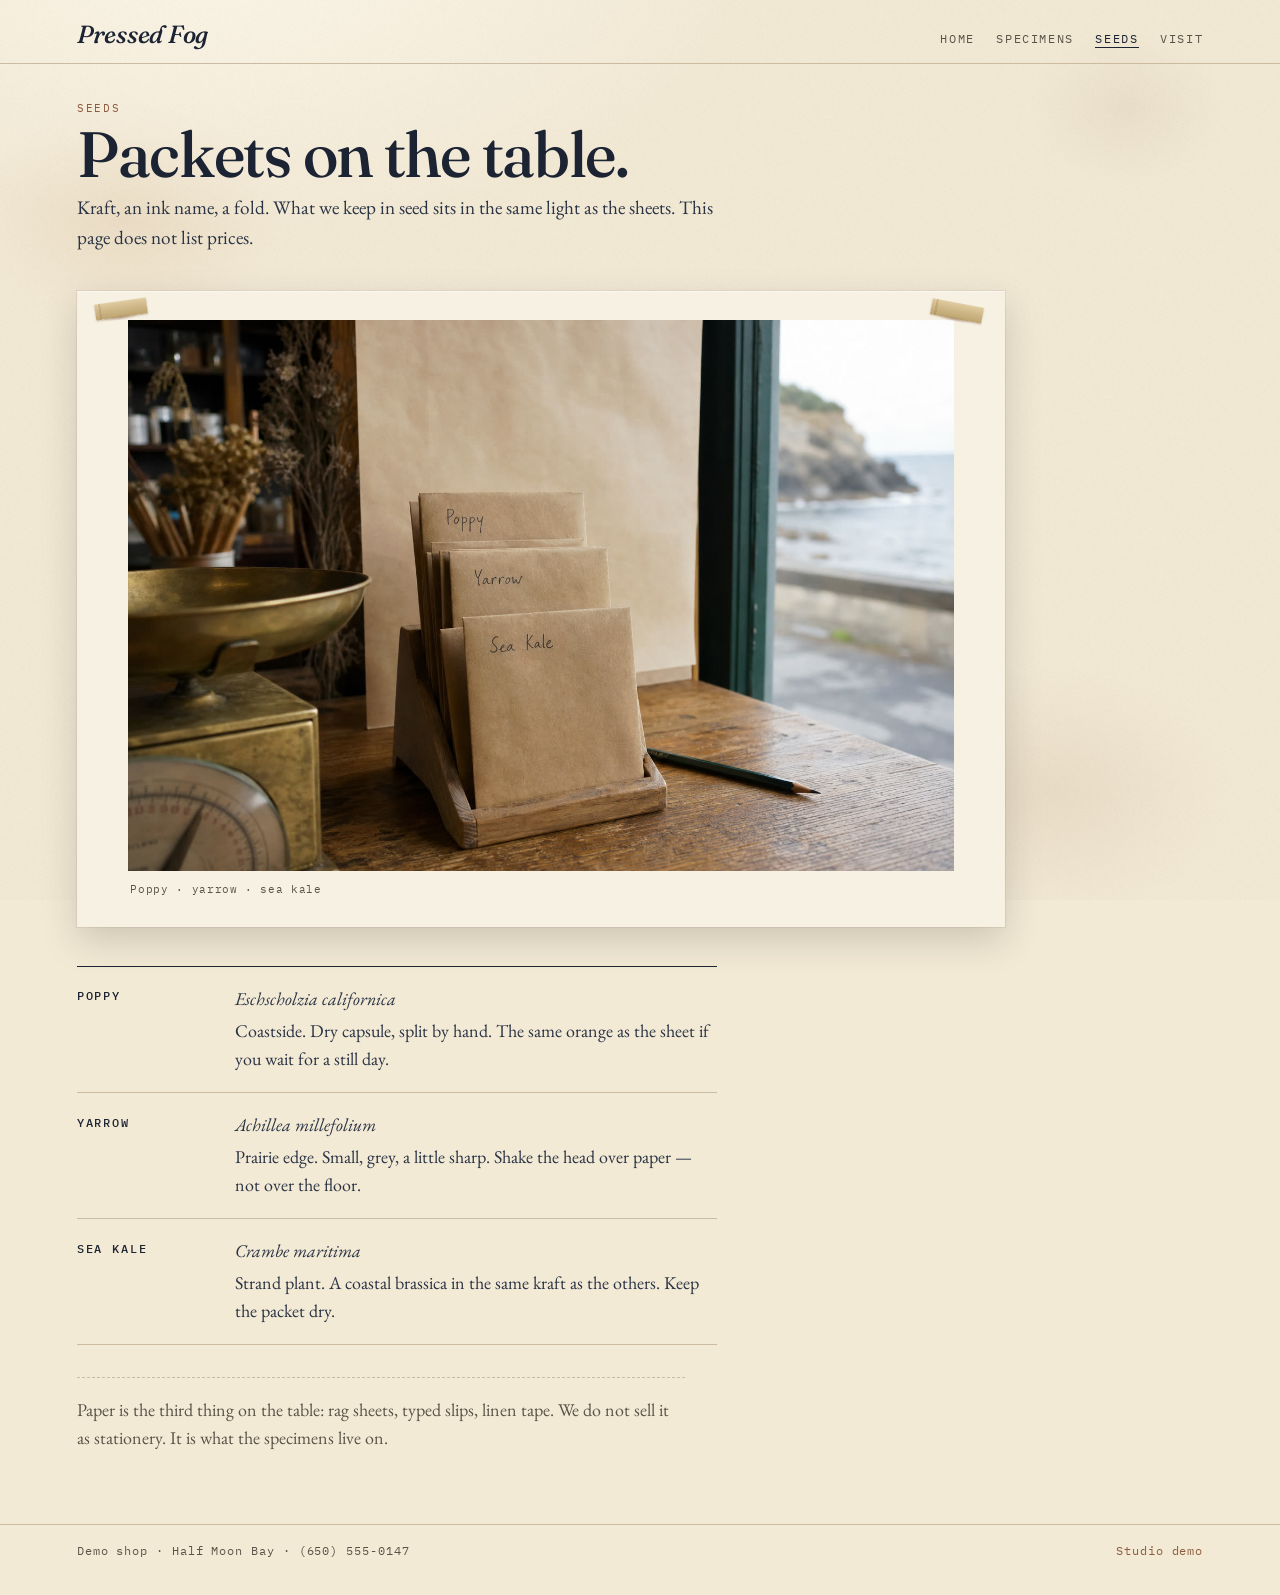
==== seeds.html @ 06f4a259 "Build Pressed Fog house demo: field-note botanicals shop." ====
<!DOCTYPE html>
<html lang="en">
<head>
  <meta charset="utf-8">
  <meta name="viewport" content="width=device-width, initial-scale=1">
  <title>Seeds — Pressed Fog</title>
  <meta name="description" content="Kraft seed packets on the table: poppy, yarrow, sea kale. No prices. Half Moon Bay studio demo.">
  <link rel="canonical" href="https://pressed-fog.netlify.app/seeds.html">
  <meta property="og:title" content="Seeds — Pressed Fog">
  <meta property="og:description" content="Packets in kraft, ink names. Poppy, yarrow, sea kale.">
  <meta property="og:url" content="https://pressed-fog.netlify.app/seeds.html">
  <meta property="og:image" content="https://pressed-fog.netlify.app/images/seed-packets.jpg">
  <meta property="og:type" content="website">
  <meta property="og:locale" content="en_US">
  <meta name="twitter:card" content="summary_large_image">
  <link rel="icon" href="favicon.svg" type="image/svg+xml">
  <meta name="theme-color" content="#f3ead6">
  <link rel="preconnect" href="https://fonts.googleapis.com">
  <link rel="preconnect" href="https://fonts.gstatic.com" crossorigin>
  <link href="https://fonts.googleapis.com/css2?family=EB+Garamond:ital,wght@0,400;0,500;0,600;1,400;1,500&amp;family=Fraunces:ital,opsz,wght@0,9..144,400;0,9..144,500;0,9..144,600;1,9..144,400;1,9..144,500&amp;family=IBM+Plex+Mono:ital,wght@0,400;0,500;1,400&amp;display=swap" rel="stylesheet">
  <link rel="stylesheet" href="styles.css">
</head>
<body>
  <a class="skip" href="#main">Skip to content</a>
  <header class="site-header">
    <a class="brand" href="index.html">Pressed Fog</a>
    <nav class="nav" aria-label="Primary">
      <a href="index.html">Home</a>
      <a href="specimens.html">Specimens</a>
      <a href="seeds.html" aria-current="page">Seeds</a>
      <a href="visit.html">Visit</a>
    </nav>
  </header>

  <main id="main" class="page">
    <p class="page-kicker">Seeds</p>
    <h1>Packets on the table.</h1>
    <p class="intro">Kraft, an ink name, a fold. What we keep in seed sits in the same light as the sheets. This page does not list prices.</p>

    <div class="sheet still" data-press>
      <span class="tape tl" aria-hidden="true"></span>
      <span class="tape tr" aria-hidden="true"></span>
      <figure>
        <img src="images/seed-packets.jpg" width="1536" height="1024" alt="Three kraft seed packets in a wooden rack on the work table, inked Poppy, Yarrow, and Sea Kale, with a brass scale, pencil, and a fogged coast window">
        <figcaption>Poppy · yarrow · sea kale</figcaption>
      </figure>
    </div>

    <div class="ledger">
      <article class="packet">
        <h2>Poppy</h2>
        <div>
          <p class="lat">Eschscholzia californica</p>
          <p>Coastside. Dry capsule, split by hand. The same orange as the sheet if you wait for a still day.</p>
        </div>
      </article>
      <article class="packet">
        <h2>Yarrow</h2>
        <div>
          <p class="lat">Achillea millefolium</p>
          <p>Prairie edge. Small, grey, a little sharp. Shake the head over paper — not over the floor.</p>
        </div>
      </article>
      <article class="packet">
        <h2>Sea kale</h2>
        <div>
          <p class="lat">Crambe maritima</p>
          <p>Strand plant. A coastal brassica in the same kraft as the others. Keep the packet dry.</p>
        </div>
      </article>
    </div>

    <p class="paper-note">Paper is the third thing on the table: rag sheets, typed slips, linen tape. We do not sell it as stationery. It is what the specimens live on.</p>
  </main>

  <footer class="site-footer">
    <p>Demo shop · Half Moon Bay · (650) 555-0147</p>
    <p class="demo">Studio demo</p>
  </footer>
  <script src="site.js"></script>
</body>
</html>
---- styles.css ----
/* Pressed Fog — field-note botanicals. Cream paper, iron-gall, linen tape. */
:root {
  --paper: #f3ead6;
  --paper-2: #e9ddc6;
  --paper-3: #f7f1e4;
  --fox: #c4a074;
  --ink: #1c2433;
  --ink-soft: #2a3344;
  --ink-mute: #5a5348;
  --leaf: #4a5c38;
  --leaf-dry: #6b704c;
  --tape: #d7c49a;
  --tape-edge: #c4ae7e;
  --rust: #8c5a3c;
  --rule: #cbbba0;
  --shadow: rgba(40, 32, 22, 0.18);
  --serif: "Fraunces", "Iowan Old Style", "Palatino Linotype", Palatino, serif;
  --book: "EB Garamond", "Iowan Old Style", Palatino, serif;
  --mono: "IBM Plex Mono", "Courier New", Courier, monospace;
}

*, *::before, *::after { box-sizing: border-box; }
html { scroll-behavior: smooth; }
html.reduced { scroll-behavior: auto; }

html, body {
  margin: 0;
  min-height: 100%;
}

body {
  color: var(--ink);
  font-family: var(--book);
  font-size: 1.125rem;
  line-height: 1.55;
  background-color: var(--paper);
  background-image:
    radial-gradient(ellipse 900px 520px at 18% -8%, rgba(255, 250, 238, 0.85), transparent 58%),
    radial-gradient(ellipse 220px 160px at 10% 24%, rgba(176, 118, 58, 0.11), transparent 72%),
    radial-gradient(ellipse 90px 70px at 28% 62%, rgba(150, 96, 48, 0.08), transparent 70%),
    radial-gradient(ellipse 140px 110px at 88% 12%, rgba(120, 96, 58, 0.08), transparent 70%),
    radial-gradient(ellipse 260px 180px at 82% 88%, rgba(140, 86, 48, 0.09), transparent 72%),
    radial-gradient(ellipse 70px 50px at 54% 36%, rgba(160, 110, 60, 0.06), transparent 70%);
  background-attachment: fixed;
}
body::before {
  content: "";
  position: fixed;
  inset: 0;
  pointer-events: none;
  z-index: 0;
  background: url("images/paper-grain.jpg");
  background-size: 280px 280px;
  opacity: 0.12;
  mix-blend-mode: multiply;
}
body > * { position: relative; z-index: 1; }

img { max-width: 100%; height: auto; display: block; }
a { color: var(--ink); text-underline-offset: 0.22em; }
a:hover { color: var(--leaf); }

.skip {
  position: absolute;
  left: 0.8rem;
  top: -4rem;
  background: var(--paper-3);
  padding: 0.4rem 0.7rem;
  z-index: 20;
  font-family: var(--mono);
  font-size: 0.8rem;
}
.skip:focus { top: 0.6rem; }

/* Header: a typed contents line, not a bar */
.site-header {
  display: flex;
  align-items: baseline;
  justify-content: space-between;
  gap: 1.25rem;
  padding: 1.35rem 6vw 1rem;
  border-bottom: 1px solid var(--rule);
  max-width: 92rem;
  margin: 0 auto;
}
.brand {
  font-family: var(--serif);
  font-weight: 500;
  font-style: italic;
  font-size: 1.55rem;
  letter-spacing: -0.01em;
  text-decoration: none;
  color: var(--ink);
  line-height: 1;
}
.brand:hover { color: var(--ink); }
.nav {
  display: flex;
  flex-wrap: wrap;
  gap: 0.35rem 1.35rem;
  font-family: var(--mono);
  font-size: 0.72rem;
  letter-spacing: 0.14em;
  text-transform: uppercase;
}
.nav a { text-decoration: none; color: var(--ink-mute); }
.nav a:hover { color: var(--ink); }
.nav a[aria-current="page"] {
  color: var(--ink);
  box-shadow: 0 1px 0 var(--ink);
}

/* Desk / pages */
.desk, .page {
  max-width: 92rem;
  margin: 0 auto;
  padding: 2.2rem 6vw 4.5rem;
}

.counter {
  display: grid;
  grid-template-columns: minmax(0, 1.35fr) minmax(16rem, 0.85fr);
  gap: 2.4rem 2.8rem;
  align-items: start;
}

/* The paper object */
.sheet {
  position: relative;
  background: var(--paper-3);
  padding: 0.7rem;
  box-shadow:
    0 1px 0 rgba(255,255,255,0.45) inset,
    0 0 0 1px rgba(80, 60, 40, 0.08),
    0 22px 48px var(--shadow);
}
.sheet img { width: 100%; }
.sheet figcaption,
.caption {
  font-family: var(--mono);
  font-size: 0.68rem;
  letter-spacing: 0.06em;
  color: var(--ink-mute);
  margin: 0.65rem 0.15rem 0.15rem;
}

/* Press: a sheet that settles onto the table */
.sheet[data-press] {
  transform: perspective(1100px) rotateX(7deg) translateY(-10px);
  box-shadow:
    0 1px 0 rgba(255,255,255,0.35) inset,
    0 0 0 1px rgba(80, 60, 40, 0.08),
    0 40px 70px rgba(40, 32, 22, 0.28);
}
.sheet[data-press].pressed,
html.reduced .sheet[data-press] {
  transform: none;
  box-shadow:
    0 1px 0 rgba(255,255,255,0.45) inset,
    0 0 0 1px rgba(80, 60, 40, 0.08),
    0 14px 34px var(--shadow);
  transition: transform 1.55s cubic-bezier(0.16, 0.74, 0.22, 1), box-shadow 1.55s cubic-bezier(0.16, 0.74, 0.22, 1);
}

/* Linen tape */
.tape {
  position: absolute;
  z-index: 2;
  width: 52px;
  height: 16px;
  background:
    linear-gradient(90deg, transparent 0 4px, rgba(140, 90, 60, 0.18) 4px 6px, transparent 6px),
    linear-gradient(180deg, #e8d9b4 0%, var(--tape) 42%, var(--tape-edge) 100%);
  box-shadow: 0 1px 2px rgba(80, 50, 20, 0.25);
  mix-blend-mode: multiply;
  pointer-events: none;
}
.tape.tl { top: 10px; left: 18px; transform: rotate(-8deg); }
.tape.tr { top: 12px; right: 22px; transform: rotate(11deg); }
.tape.bl { bottom: 38px; left: 16px; transform: rotate(6deg); }
.tape.br { bottom: 36px; right: 28px; transform: rotate(-7deg); }
.tape.mid { top: 46%; left: -8px; width: 28px; transform: rotate(-4deg); }
.tape::after {
  content: "";
  position: absolute;
  inset: auto 18% -3px 12%;
  height: 5px;
  background: radial-gradient(ellipse, rgba(140, 90, 60, 0.35), transparent 70%);
}

/* Field-note card on the table */
.note-card {
  position: relative;
  background: var(--paper-3);
  padding: 1.6rem 1.5rem 1.7rem;
  box-shadow:
    0 0 0 1px rgba(80, 60, 40, 0.09),
    0 12px 28px rgba(40, 32, 22, 0.1);
  align-self: stretch;
}
.note-card .tape.tl { top: -6px; left: 22px; }
.note-card .tape.tr { top: -5px; right: 28px; }

.kicker {
  font-family: var(--mono);
  font-size: 0.68rem;
  letter-spacing: 0.16em;
  text-transform: uppercase;
  color: var(--rust);
  margin: 0 0 0.7rem;
}
h1 {
  font-family: var(--serif);
  font-weight: 500;
  font-size: clamp(2.4rem, 5vw, 4.1rem);
  line-height: 0.95;
  letter-spacing: -0.02em;
  margin: 0 0 0.8rem;
  font-optical-sizing: auto;
}
.lede {
  font-size: 1.22rem;
  max-width: 28ch;
  margin: 0 0 1.1rem;
  color: var(--ink-soft);
}
.quiet {
  color: var(--ink-mute);
  font-size: 1.05rem;
  max-width: 38ch;
  margin: 0 0 1.2rem;
}

.typed {
  font-family: var(--mono);
  font-size: 0.78rem;
  letter-spacing: 0.04em;
  min-height: 1.4em;
  color: var(--ink);
  border-left: 2px solid var(--ink);
  padding-left: 0.7rem;
  margin: 0 0 1.4rem;
}
.typed .caret {
  display: inline-block;
  width: 0.55ch;
  height: 1em;
  background: var(--ink);
  margin-left: 1px;
  vertical-align: -0.1em;
  animation: blink 1.05s steps(1) infinite;
}
html.reduced .typed .caret { display: none; }
@keyframes blink { 50% { opacity: 0; } }

.cta-row {
  display: flex;
  flex-wrap: wrap;
  gap: 0.85rem 1rem;
  margin-top: 0.4rem;
}
.label-cta {
  position: relative;
  display: inline-block;
  font-family: var(--mono);
  font-size: 0.72rem;
  letter-spacing: 0.12em;
  text-transform: uppercase;
  text-decoration: none;
  color: var(--ink);
  background: #efe4cc;
  padding: 0.72rem 0.95rem 0.62rem;
  box-shadow: 0 0 0 1px rgba(80, 60, 40, 0.14);
}
.label-cta::before {
  content: "";
  position: absolute;
  top: -5px;
  left: 18%;
  width: 36px;
  height: 10px;
  background: linear-gradient(180deg, #e8d9b4, var(--tape-edge));
  mix-blend-mode: multiply;
  transform: rotate(-4deg);
}
.label-cta:hover { background: #f4ead8; color: var(--leaf); }

/* Slow ink leaf */
.ink-wrap {
  width: min(100%, 9.5rem);
  margin: 0.4rem 0 1.3rem;
}
.ink-leaf {
  width: 100%;
  height: auto;
  overflow: visible;
}
.ink-leaf .draw {
  fill: none;
  stroke: var(--ink);
  stroke-width: 1.15;
  stroke-linecap: round;
  stroke-linejoin: round;
  stroke-dasharray: 1;
  stroke-dashoffset: 1;
  animation: ink 2.8s 0.45s cubic-bezier(0.4, 0, 0.2, 1) forwards;
}
html.reduced .ink-leaf .draw {
  animation: none;
  stroke-dashoffset: 0;
}
@keyframes ink { to { stroke-dashoffset: 0; } }

/* Interior pages */
.page-kicker {
  font-family: var(--mono);
  font-size: 0.68rem;
  letter-spacing: 0.16em;
  text-transform: uppercase;
  color: var(--rust);
  margin: 0 0 0.45rem;
}
.page h1 { margin-bottom: 0.55rem; }
.intro {
  max-width: 42rem;
  font-size: 1.2rem;
  color: var(--ink-soft);
  margin: 0 0 2.4rem;
}

/* Specimens: folio of full sheets, not a mosaic */
.folio {
  display: grid;
  grid-template-columns: minmax(0, 1.4fr) minmax(15rem, 0.78fr);
  gap: 1.6rem 2.2rem;
  align-items: start;
  margin: 0 0 4.2rem;
  padding-bottom: 4.2rem;
  border-bottom: 1px dashed var(--rule);
}
.folio:last-of-type { border-bottom: 0; margin-bottom: 0; padding-bottom: 0; }
.folio .sheet { margin: 0; }

.botany {
  position: relative;
  background: #f6eedc;
  padding: 1.45rem 1.35rem 1.5rem;
  box-shadow:
    0 0 0 1px rgba(80, 60, 40, 0.1),
    0 10px 26px rgba(40, 32, 22, 0.08);
}
.botany .tape.tl { top: -7px; left: 16px; width: 44px; }
.sheet-no {
  font-family: var(--mono);
  font-size: 0.68rem;
  letter-spacing: 0.16em;
  text-transform: uppercase;
  color: var(--rust);
  margin: 0 0 0.85rem;
}
.botany h2 {
  font-family: var(--serif);
  font-weight: 500;
  font-style: italic;
  font-size: clamp(1.55rem, 2.6vw, 2.15rem);
  line-height: 1.15;
  margin: 0 0 0.2rem;
}
.common {
  font-family: var(--mono);
  font-size: 0.78rem;
  letter-spacing: 0.08em;
  text-transform: uppercase;
  color: var(--ink-mute);
  margin: 0 0 1rem;
}
.botany dl {
  margin: 0;
  display: grid;
  grid-template-columns: 5.6rem 1fr;
  row-gap: 0.7rem;
  column-gap: 0.7rem;
  border-top: 1px solid var(--rule);
  padding-top: 0.95rem;
}
.botany dt {
  font-family: var(--mono);
  font-size: 0.62rem;
  letter-spacing: 0.14em;
  text-transform: uppercase;
  color: var(--rust);
  padding-top: 0.22rem;
}
.botany dd {
  margin: 0;
  font-size: 1.05rem;
}

/* Seeds ledger, not a service grid */
.still {
  max-width: 58rem;
  margin: 0 0 2.4rem;
}
.ledger {
  max-width: 40rem;
  border-top: 1px solid var(--ink);
}
.packet {
  display: grid;
  grid-template-columns: 8.5rem 1fr;
  gap: 0.4rem 1.4rem;
  padding: 1.15rem 0 1.2rem;
  border-bottom: 1px solid var(--rule);
}
.packet h2 {
  font-family: var(--mono);
  font-size: 0.72rem;
  letter-spacing: 0.16em;
  text-transform: uppercase;
  font-weight: 500;
  margin: 0.15rem 0 0;
}
.packet .lat { font-style: italic; margin: 0 0 0.25rem; }
.packet p { margin: 0; color: var(--ink-soft); }
.paper-note {
  max-width: 38rem;
  margin: 2rem 0 0;
  padding: 1.1rem 0 0;
  border-top: 1px dashed var(--rule);
  color: var(--ink-mute);
}

/* Visit: a letter on the table */
.letter {
  display: grid;
  grid-template-columns: minmax(0, 1.1fr) minmax(16rem, 0.8fr);
  gap: 2.4rem;
  align-items: start;
}
.letter-body { max-width: 38rem; }
.letter-body p { max-width: 46ch; }
.address {
  font-family: var(--mono);
  font-size: 0.9rem;
  line-height: 1.7;
  letter-spacing: 0.02em;
  margin: 1.4rem 0;
}
.address a { color: var(--ink); }
.phone {
  font-family: var(--serif);
  font-size: 1.55rem;
  font-style: italic;
  text-decoration: none;
}

.field-form {
  background: var(--paper-3);
  padding: 1.4rem 1.3rem 1.5rem;
  box-shadow: 0 0 0 1px rgba(80, 60, 40, 0.1), 0 10px 24px rgba(40,32,22,0.08);
  position: relative;
}
.field-form h2 {
  font-family: var(--mono);
  font-size: 0.72rem;
  letter-spacing: 0.14em;
  text-transform: uppercase;
  font-weight: 500;
  margin: 0 0 1rem;
}
.field-form label {
  display: block;
  font-family: var(--mono);
  font-size: 0.68rem;
  letter-spacing: 0.12em;
  text-transform: uppercase;
  color: var(--ink-mute);
  margin: 0.7rem 0 0.25rem;
}
.field-form input,
.field-form textarea {
  width: 100%;
  font-family: var(--book);
  font-size: 1.05rem;
  color: var(--ink);
  background: transparent;
  border: 0;
  border-bottom: 1px solid var(--rule);
  padding: 0.35rem 0 0.4rem;
  border-radius: 0;
}
.field-form input:focus,
.field-form textarea:focus {
  outline: none;
  border-bottom-color: var(--ink);
}
.field-form textarea { min-height: 6.5rem; resize: vertical; }
.btn {
  font-family: var(--mono);
  font-size: 0.72rem;
  letter-spacing: 0.12em;
  text-transform: uppercase;
  background: var(--ink);
  color: var(--paper);
  border: 0;
  padding: 0.7rem 1rem;
  margin-top: 1.1rem;
  cursor: pointer;
}
.btn:hover { background: var(--leaf); }
.form-note {
  font-family: var(--mono);
  font-size: 0.78rem;
  min-height: 1.2em;
  margin: 0.7rem 0 0;
  color: var(--rust);
}

.site-footer {
  max-width: 92rem;
  margin: 0 auto;
  padding: 1.1rem 6vw 2.2rem;
  border-top: 1px solid var(--rule);
  font-family: var(--mono);
  font-size: 0.72rem;
  letter-spacing: 0.08em;
  color: var(--ink-mute);
  display: flex;
  flex-wrap: wrap;
  justify-content: space-between;
  gap: 0.4rem 1.5rem;
}
.site-footer p { margin: 0; }
.site-footer .demo { color: var(--rust); }

@media (max-width: 860px) {
  .counter, .folio, .letter { grid-template-columns: 1fr; }
  .packet { grid-template-columns: 1fr; }
  .site-header { flex-direction: column; gap: 0.7rem; padding-bottom: 1.1rem; }
  h1 { font-size: clamp(2.1rem, 9vw, 3.2rem); }
  .botany dl { grid-template-columns: 4.8rem 1fr; }
}

@media (prefers-reduced-motion: reduce) {
  .ink-leaf .draw { animation: none; stroke-dashoffset: 0; }
  .typed .caret { display: none; }
  .sheet[data-press] {
    transform: none;
    box-shadow:
      0 1px 0 rgba(255,255,255,0.45) inset,
      0 0 0 1px rgba(80, 60, 40, 0.08),
      0 14px 34px var(--shadow);
  }
}
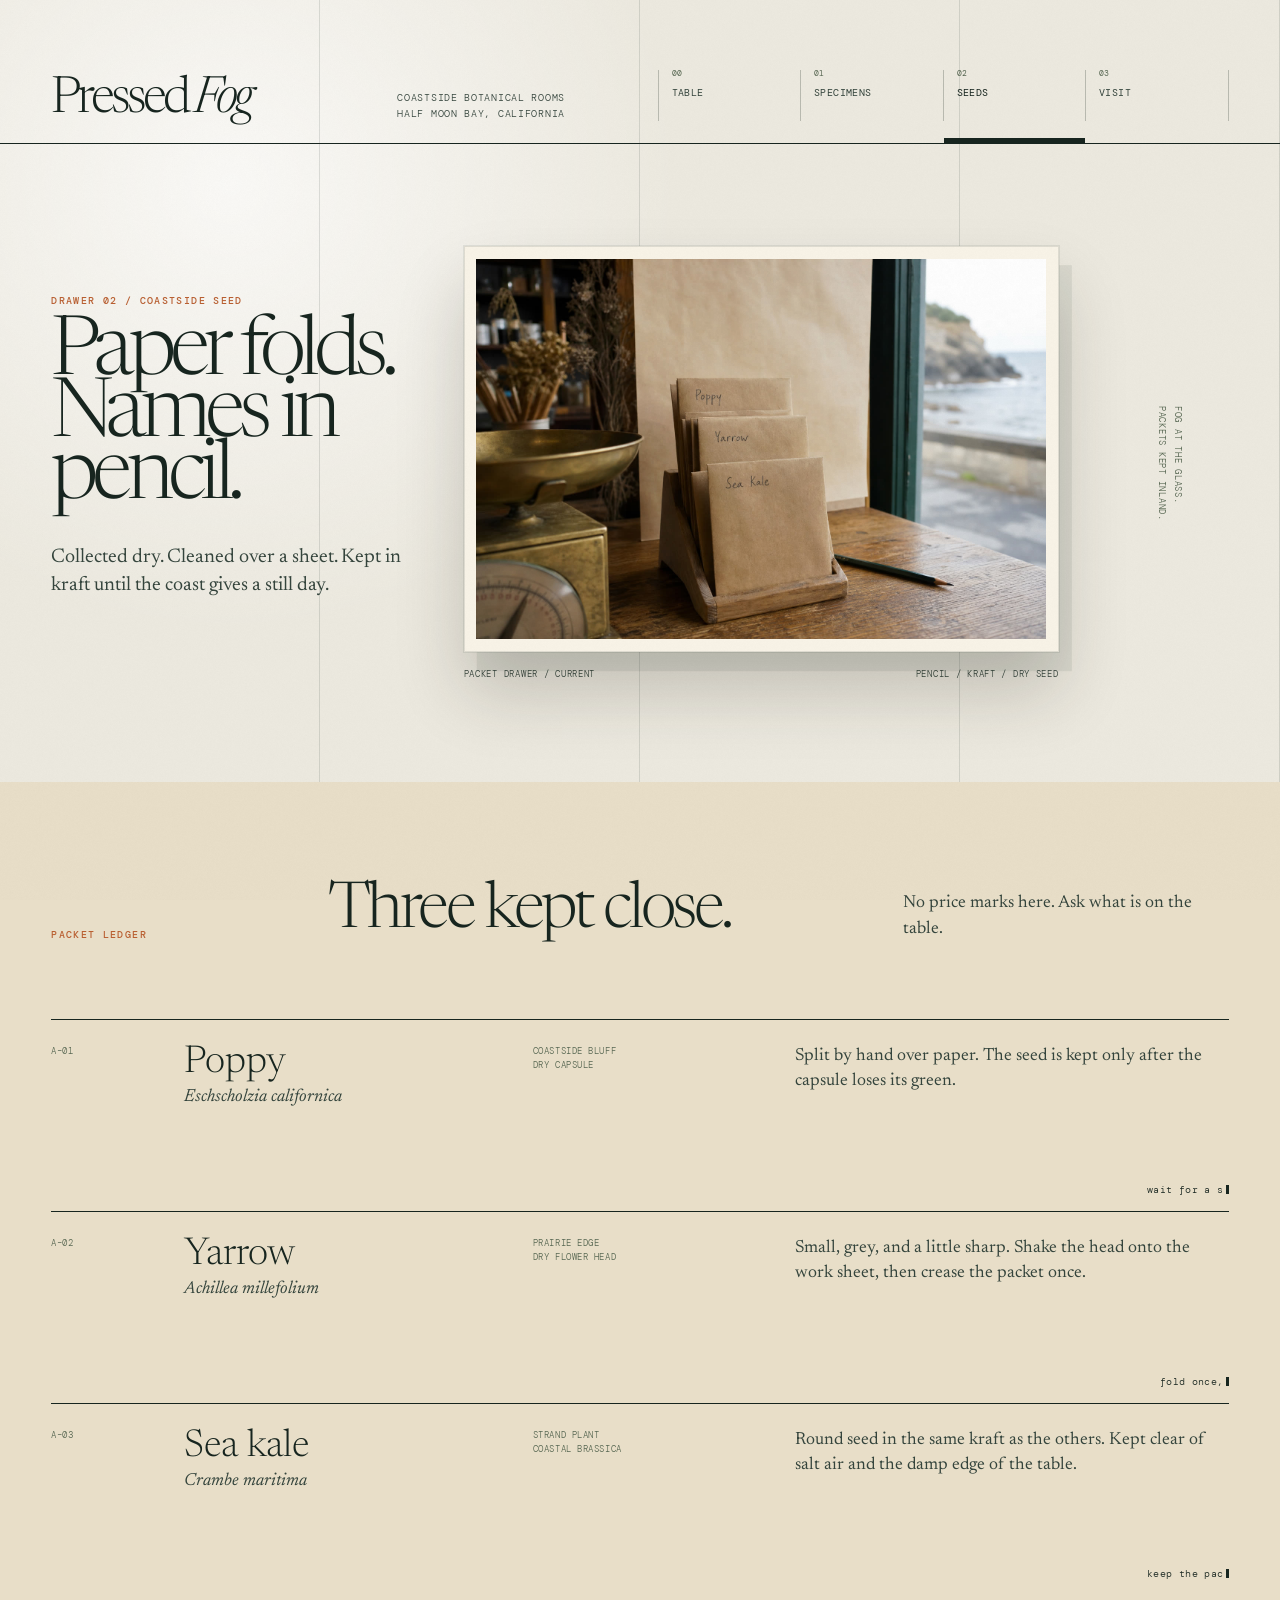
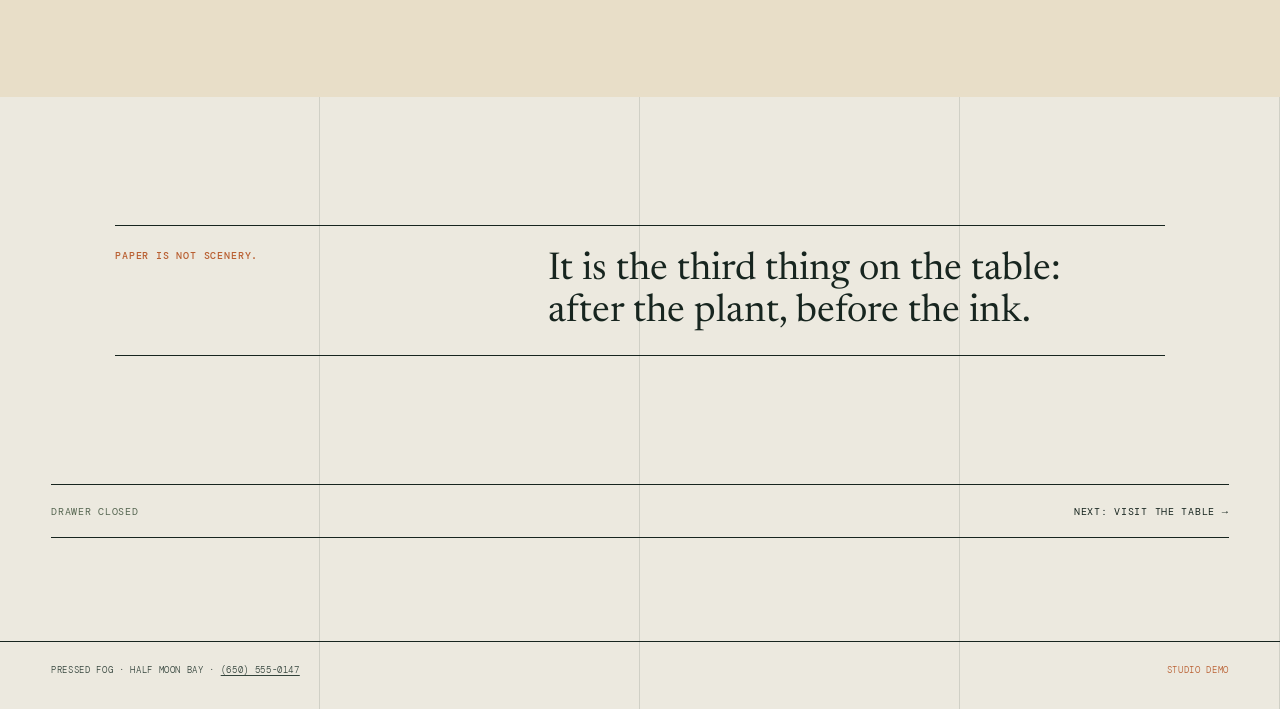
==== commit 3b07f3ce: "Rebuild Pressed Fog as a coastside field cabinet Co-authored-by: Ashley  <ashleymarit@users.noreply." ====
--- a/seeds.html
+++ b/seeds.html
@@ -1,81 +1,120 @@
-<!DOCTYPE html>
+<!doctype html>
 <html lang="en">
 <head>
   <meta charset="utf-8">
   <meta name="viewport" content="width=device-width, initial-scale=1">
-  <title>Seeds — Pressed Fog</title>
-  <meta name="description" content="Kraft seed packets on the table: poppy, yarrow, sea kale. No prices. Half Moon Bay studio demo.">
-  <link rel="canonical" href="https://pressed-fog.netlify.app/seeds.html">
-  <meta property="og:title" content="Seeds — Pressed Fog">
-  <meta property="og:description" content="Packets in kraft, ink names. Poppy, yarrow, sea kale.">
-  <meta property="og:url" content="https://pressed-fog.netlify.app/seeds.html">
-  <meta property="og:image" content="https://pressed-fog.netlify.app/images/seed-packets.jpg">
+  <title>Seed drawer — Pressed Fog</title>
+  <meta name="description" content="A coastside seed drawer: California poppy, yarrow, and sea kale folded into hand-labeled kraft packets.">
+  <link rel="canonical" href="https://pressed.sidequestoperations.com/seeds.html">
+  <meta property="og:title" content="Seed drawer — Pressed Fog">
+  <meta property="og:description" content="Poppy, yarrow, and sea kale. Three names in pencil, folded into kraft.">
+  <meta property="og:url" content="https://pressed.sidequestoperations.com/seeds.html">
+  <meta property="og:image" content="https://pressed.sidequestoperations.com/images/seed-packets.jpg">
   <meta property="og:type" content="website">
   <meta property="og:locale" content="en_US">
   <meta name="twitter:card" content="summary_large_image">
   <link rel="icon" href="favicon.svg" type="image/svg+xml">
-  <meta name="theme-color" content="#f3ead6">
+  <meta name="theme-color" content="#ece9df">
   <link rel="preconnect" href="https://fonts.googleapis.com">
   <link rel="preconnect" href="https://fonts.gstatic.com" crossorigin>
-  <link href="https://fonts.googleapis.com/css2?family=EB+Garamond:ital,wght@0,400;0,500;0,600;1,400;1,500&amp;family=Fraunces:ital,opsz,wght@0,9..144,400;0,9..144,500;0,9..144,600;1,9..144,400;1,9..144,500&amp;family=IBM+Plex+Mono:ital,wght@0,400;0,500;1,400&amp;display=swap" rel="stylesheet">
+  <link href="https://fonts.googleapis.com/css2?family=DM+Mono:ital,wght@0,300;0,400;0,500;1,300&amp;family=Newsreader:ital,opsz,wght@0,6..72,300;0,6..72,400;0,6..72,500;1,6..72,300;1,6..72,400&amp;display=swap" rel="stylesheet">
   <link rel="stylesheet" href="styles.css">
 </head>
-<body>
-  <a class="skip" href="#main">Skip to content</a>
+<body class="seeds">
+  <a class="skip-link" href="#main">Skip to the seed drawer</a>
   <header class="site-header">
-    <a class="brand" href="index.html">Pressed Fog</a>
-    <nav class="nav" aria-label="Primary">
-      <a href="index.html">Home</a>
-      <a href="specimens.html">Specimens</a>
-      <a href="seeds.html" aria-current="page">Seeds</a>
-      <a href="visit.html">Visit</a>
+    <a class="wordmark" href="index.html" aria-label="Pressed Fog, home">
+      <span>Pressed</span><span>Fog</span>
+    </a>
+    <p class="header-note">Coastside botanical rooms<br>Half Moon Bay, California</p>
+    <nav class="site-nav" aria-label="Primary navigation">
+      <a href="index.html"><span>00</span>Table</a>
+      <a href="specimens.html"><span>01</span>Specimens</a>
+      <a href="seeds.html" aria-current="page"><span>02</span>Seeds</a>
+      <a href="visit.html"><span>03</span>Visit</a>
     </nav>
   </header>
 
-  <main id="main" class="page">
-    <p class="page-kicker">Seeds</p>
-    <h1>Packets on the table.</h1>
-    <p class="intro">Kraft, an ink name, a fold. What we keep in seed sits in the same light as the sheets. This page does not list prices.</p>
+  <main id="main">
+    <section class="seed-hero">
+      <header class="seed-title" data-reveal>
+        <p class="eyebrow">Drawer 02 / coastside seed</p>
+        <h1>Paper folds.<br>Names in pencil.</h1>
+        <p>Collected dry. Cleaned over a sheet. Kept in kraft until the coast gives a still day.</p>
+      </header>
+      <figure class="seed-photo press-object" data-press>
+        <div class="photo-mat">
+          <img src="images/seed-packets.jpg" width="1024" height="683" alt="Three brown seed packets labeled Poppy, Yarrow, and Sea Kale in a wooden rack beside a brass scale and a coast-facing window">
+        </div>
+        <figcaption><span>Packet drawer / current</span><span>Pencil / kraft / dry seed</span></figcaption>
+      </figure>
+      <p class="seed-side-note" data-reveal>Fog at the glass.<br>Packets kept inland.</p>
+    </section>
 
-    <div class="sheet still" data-press>
-      <span class="tape tl" aria-hidden="true"></span>
-      <span class="tape tr" aria-hidden="true"></span>
-      <figure>
-        <img src="images/seed-packets.jpg" width="1536" height="1024" alt="Three kraft seed packets in a wooden rack on the work table, inked Poppy, Yarrow, and Sea Kale, with a brass scale, pencil, and a fogged coast window">
-        <figcaption>Poppy · yarrow · sea kale</figcaption>
-      </figure>
-    </div>
+    <section class="packet-ledger" aria-labelledby="packet-title">
+      <header class="ledger-heading" data-reveal>
+        <p class="eyebrow">Packet ledger</p>
+        <h2 id="packet-title">Three kept close.</h2>
+        <p>No price marks here. Ask what is on the table.</p>
+      </header>
 
-    <div class="ledger">
-      <article class="packet">
-        <h2>Poppy</h2>
-        <div>
-          <p class="lat">Eschscholzia californica</p>
-          <p>Coastside. Dry capsule, split by hand. The same orange as the sheet if you wait for a still day.</p>
+      <div class="packet-row" data-reveal>
+        <p class="packet-number">A–01</p>
+        <div class="packet-name">
+          <h3>Poppy</h3>
+          <i>Eschscholzia californica</i>
         </div>
-      </article>
-      <article class="packet">
-        <h2>Yarrow</h2>
-        <div>
-          <p class="lat">Achillea millefolium</p>
-          <p>Prairie edge. Small, grey, a little sharp. Shake the head over paper — not over the floor.</p>
+        <p class="packet-origin">Coastside bluff<br>Dry capsule</p>
+        <p class="packet-copy">Split by hand over paper. The seed is kept only after the capsule loses its green.</p>
+        <p class="packet-type">
+          <span class="sr-only">Wait for a still day.</span>
+          <span aria-hidden="true" data-type="wait for a still day"></span>
+        </p>
+      </div>
+
+      <div class="packet-row" data-reveal>
+        <p class="packet-number">A–02</p>
+        <div class="packet-name">
+          <h3>Yarrow</h3>
+          <i>Achillea millefolium</i>
         </div>
-      </article>
-      <article class="packet">
-        <h2>Sea kale</h2>
-        <div>
-          <p class="lat">Crambe maritima</p>
-          <p>Strand plant. A coastal brassica in the same kraft as the others. Keep the packet dry.</p>
+        <p class="packet-origin">Prairie edge<br>Dry flower head</p>
+        <p class="packet-copy">Small, grey, and a little sharp. Shake the head onto the work sheet, then crease the packet once.</p>
+        <p class="packet-type">
+          <span class="sr-only">Fold once, label twice.</span>
+          <span aria-hidden="true" data-type="fold once, label twice"></span>
+        </p>
+      </div>
+
+      <div class="packet-row" data-reveal>
+        <p class="packet-number">A–03</p>
+        <div class="packet-name">
+          <h3>Sea kale</h3>
+          <i>Crambe maritima</i>
         </div>
-      </article>
-    </div>
+        <p class="packet-origin">Strand plant<br>Coastal brassica</p>
+        <p class="packet-copy">Round seed in the same kraft as the others. Kept clear of salt air and the damp edge of the table.</p>
+        <p class="packet-type">
+          <span class="sr-only">Keep the packet dry.</span>
+          <span aria-hidden="true" data-type="keep the packet dry"></span>
+        </p>
+      </div>
+    </section>
 
-    <p class="paper-note">Paper is the third thing on the table: rag sheets, typed slips, linen tape. We do not sell it as stationery. It is what the specimens live on.</p>
+    <aside class="paper-rule" data-reveal>
+      <p>Paper is not scenery.</p>
+      <p>It is the third thing on the table: after the plant, before the ink.</p>
+    </aside>
+
+    <nav class="next-drawer" aria-label="Continue through the shop" data-reveal>
+      <span>Drawer closed</span>
+      <a href="visit.html">Next: visit the table <span aria-hidden="true">→</span></a>
+    </nav>
   </main>
 
   <footer class="site-footer">
-    <p>Demo shop · Half Moon Bay · (650) 555-0147</p>
-    <p class="demo">Studio demo</p>
+    <p>Pressed Fog · Half Moon Bay · <a href="tel:+16505550147">(650) 555-0147</a></p>
+    <p>Studio demo</p>
   </footer>
   <script src="site.js"></script>
 </body>
--- a/styles.css
+++ b/styles.css
@@ -1,554 +1,1301 @@
-/* Pressed Fog — field-note botanicals. Cream paper, iron-gall, linen tape. */
+/* Pressed Fog — an open field cabinet in paper, ink, and coast light. */
 :root {
-  --paper: #f3ead6;
-  --paper-2: #e9ddc6;
-  --paper-3: #f7f1e4;
-  --fox: #c4a074;
-  --ink: #1c2433;
-  --ink-soft: #2a3344;
-  --ink-mute: #5a5348;
-  --leaf: #4a5c38;
-  --leaf-dry: #6b704c;
-  --tape: #d7c49a;
-  --tape-edge: #c4ae7e;
-  --rust: #8c5a3c;
-  --rule: #cbbba0;
-  --shadow: rgba(40, 32, 22, 0.18);
-  --serif: "Fraunces", "Iowan Old Style", "Palatino Linotype", Palatino, serif;
-  --book: "EB Garamond", "Iowan Old Style", Palatino, serif;
-  --mono: "IBM Plex Mono", "Courier New", Courier, monospace;
-}
-
-*, *::before, *::after { box-sizing: border-box; }
-html { scroll-behavior: smooth; }
-html.reduced { scroll-behavior: auto; }
-
-html, body {
-  margin: 0;
-  min-height: 100%;
+  --fog: #ece9df;
+  --fog-light: #f4f1e8;
+  --paper: #f8f3e7;
+  --paper-aged: #e8dec8;
+  --kraft: #bca27a;
+  --ink: #17251f;
+  --ink-soft: #34443c;
+  --lichen: #566651;
+  --poppy: #b95f31;
+  --rule: rgba(23, 37, 31, 0.24);
+  --rule-light: rgba(23, 37, 31, 0.13);
+  --shadow: rgba(39, 34, 24, 0.2);
+  --serif: "Newsreader", "Iowan Old Style", "Palatino Linotype", Georgia, serif;
+  --mono: "DM Mono", "SFMono-Regular", Consolas, monospace;
+}
+
+*,
+*::before,
+*::after {
+  box-sizing: border-box;
+}
+
+html {
+  scroll-behavior: smooth;
 }
 
 body {
+  margin: 0;
+  min-width: 320px;
   color: var(--ink);
-  font-family: var(--book);
-  font-size: 1.125rem;
-  line-height: 1.55;
-  background-color: var(--paper);
-  background-image:
-    radial-gradient(ellipse 900px 520px at 18% -8%, rgba(255, 250, 238, 0.85), transparent 58%),
-    radial-gradient(ellipse 220px 160px at 10% 24%, rgba(176, 118, 58, 0.11), transparent 72%),
-    radial-gradient(ellipse 90px 70px at 28% 62%, rgba(150, 96, 48, 0.08), transparent 70%),
-    radial-gradient(ellipse 140px 110px at 88% 12%, rgba(120, 96, 58, 0.08), transparent 70%),
-    radial-gradient(ellipse 260px 180px at 82% 88%, rgba(140, 86, 48, 0.09), transparent 72%),
-    radial-gradient(ellipse 70px 50px at 54% 36%, rgba(160, 110, 60, 0.06), transparent 70%);
-  background-attachment: fixed;
-}
+  background:
+    linear-gradient(90deg, transparent 0, transparent calc(100% - 1px), var(--rule-light) calc(100% - 1px)) 0 0 / 25% 100%,
+    radial-gradient(circle at 18% 8%, rgba(255, 255, 255, 0.72), transparent 28rem),
+    var(--fog);
+  font-family: var(--serif);
+  font-size: 1.1rem;
+  line-height: 1.45;
+  overflow-x: hidden;
+}
+
 body::before {
   content: "";
   position: fixed;
   inset: 0;
+  z-index: 10;
   pointer-events: none;
-  z-index: 0;
-  background: url("images/paper-grain.jpg");
-  background-size: 280px 280px;
-  opacity: 0.12;
+  opacity: 0.075;
+  background: url("images/paper-grain.jpg") repeat;
+  background-size: 220px 220px;
   mix-blend-mode: multiply;
 }
-body > * { position: relative; z-index: 1; }
-
-img { max-width: 100%; height: auto; display: block; }
-a { color: var(--ink); text-underline-offset: 0.22em; }
-a:hover { color: var(--leaf); }
-
-.skip {
+
+img {
+  display: block;
+  max-width: 100%;
+  height: auto;
+}
+
+figure,
+h1,
+h2,
+h3,
+p {
+  margin-top: 0;
+}
+
+a {
+  color: inherit;
+  text-underline-offset: 0.2em;
+  text-decoration-thickness: 1px;
+}
+
+a:hover {
+  color: var(--poppy);
+}
+
+::selection {
+  color: var(--paper);
+  background: var(--lichen);
+}
+
+.sr-only {
   position: absolute;
-  left: 0.8rem;
-  top: -4rem;
-  background: var(--paper-3);
-  padding: 0.4rem 0.7rem;
-  z-index: 20;
-  font-family: var(--mono);
-  font-size: 0.8rem;
-}
-.skip:focus { top: 0.6rem; }
-
-/* Header: a typed contents line, not a bar */
+  width: 1px;
+  height: 1px;
+  padding: 0;
+  margin: -1px;
+  overflow: hidden;
+  clip: rect(0, 0, 0, 0);
+  white-space: nowrap;
+  border: 0;
+}
+
+.skip-link {
+  position: fixed;
+  top: 0.5rem;
+  left: 0.5rem;
+  z-index: 100;
+  padding: 0.7rem 0.9rem;
+  font: 0.7rem/1 var(--mono);
+  text-transform: uppercase;
+  letter-spacing: 0.08em;
+  color: var(--paper);
+  background: var(--ink);
+  transform: translateY(-180%);
+}
+
+.skip-link:focus {
+  transform: none;
+}
+
 .site-header {
+  position: relative;
+  z-index: 5;
+  display: grid;
+  grid-template-columns: 1.1fr 0.8fr 2fr;
+  gap: 2rem;
+  align-items: end;
+  min-height: 9rem;
+  padding: 1.5rem clamp(1.25rem, 4vw, 4.75rem) 1.35rem;
+  border-bottom: 1px solid var(--ink);
+}
+
+.wordmark {
   display: flex;
   align-items: baseline;
+  gap: 0.13em;
+  width: max-content;
+  color: var(--ink);
+  font-size: clamp(2rem, 4vw, 4.25rem);
+  font-weight: 300;
+  line-height: 0.78;
+  letter-spacing: -0.075em;
+  text-decoration: none;
+}
+
+.wordmark span:last-child {
+  font-style: italic;
+}
+
+.wordmark:hover {
+  color: var(--ink);
+}
+
+.header-note {
+  margin: 0;
+  color: var(--ink-soft);
+  font: 300 0.63rem/1.55 var(--mono);
+  letter-spacing: 0.07em;
+  text-transform: uppercase;
+}
+
+.site-nav {
+  display: grid;
+  grid-template-columns: repeat(4, 1fr);
+  border-left: 1px solid var(--rule);
+}
+
+.site-nav a {
+  position: relative;
+  display: flex;
+  min-height: 3.2rem;
+  padding: 1.1rem 0.55rem 0 0.8rem;
+  border-right: 1px solid var(--rule);
+  color: var(--ink-soft);
+  font: 400 0.64rem/1 var(--mono);
+  letter-spacing: 0.04em;
+  text-decoration: none;
+  text-transform: uppercase;
+}
+
+.site-nav a span {
+  position: absolute;
+  top: 0;
+  color: var(--lichen);
+  font-size: 0.52rem;
+}
+
+.site-nav a::after {
+  content: "";
+  position: absolute;
+  right: 0;
+  bottom: -1.4rem;
+  left: 0;
+  height: 0.35rem;
+  background: var(--ink);
+  transform: scaleY(0);
+  transform-origin: top;
+  transition: transform 220ms ease;
+}
+
+.site-nav a:hover,
+.site-nav a[aria-current="page"] {
+  color: var(--ink);
+}
+
+.site-nav a:hover::after,
+.site-nav a[aria-current="page"]::after {
+  transform: scaleY(1);
+}
+
+.eyebrow,
+.note-label,
+.slip-top {
+  margin-bottom: 1rem;
+  color: var(--poppy);
+  font: 500 0.61rem/1.3 var(--mono);
+  letter-spacing: 0.14em;
+  text-transform: uppercase;
+}
+
+.arrow-link {
+  display: inline-flex;
   justify-content: space-between;
-  gap: 1.25rem;
-  padding: 1.35rem 6vw 1rem;
-  border-bottom: 1px solid var(--rule);
-  max-width: 92rem;
-  margin: 0 auto;
-}
-.brand {
-  font-family: var(--serif);
-  font-weight: 500;
-  font-style: italic;
-  font-size: 1.55rem;
-  letter-spacing: -0.01em;
+  gap: 2rem;
+  min-width: 14rem;
+  padding: 0.75rem 0 0.5rem;
+  border-bottom: 1px solid var(--ink);
+  font: 400 0.68rem/1.2 var(--mono);
+  letter-spacing: 0.03em;
   text-decoration: none;
-  color: var(--ink);
-  line-height: 1;
-}
-.brand:hover { color: var(--ink); }
-.nav {
-  display: flex;
-  flex-wrap: wrap;
-  gap: 0.35rem 1.35rem;
-  font-family: var(--mono);
-  font-size: 0.72rem;
-  letter-spacing: 0.14em;
-  text-transform: uppercase;
-}
-.nav a { text-decoration: none; color: var(--ink-mute); }
-.nav a:hover { color: var(--ink); }
-.nav a[aria-current="page"] {
-  color: var(--ink);
-  box-shadow: 0 1px 0 var(--ink);
-}
-
-/* Desk / pages */
-.desk, .page {
-  max-width: 92rem;
-  margin: 0 auto;
-  padding: 2.2rem 6vw 4.5rem;
-}
-
-.counter {
-  display: grid;
-  grid-template-columns: minmax(0, 1.35fr) minmax(16rem, 0.85fr);
-  gap: 2.4rem 2.8rem;
+  text-transform: uppercase;
+}
+
+.arrow-link span {
+  font-size: 1rem;
+  transition: transform 180ms ease;
+}
+
+.arrow-link:hover span {
+  transform: translate(0.2rem, 0.15rem);
+}
+
+/* Home / the worktable */
+.hero {
+  position: relative;
+  display: grid;
+  grid-template-columns: minmax(17rem, 0.77fr) minmax(30rem, 1.45fr) minmax(7rem, 0.3fr);
+  gap: clamp(1.25rem, 3vw, 3.6rem);
   align-items: start;
-}
-
-/* The paper object */
-.sheet {
+  min-height: calc(100vh - 9rem);
+  padding: clamp(3rem, 6vw, 7rem) clamp(1.25rem, 4vw, 4.75rem) clamp(5rem, 9vw, 9rem);
+}
+
+.hero::after {
+  content: "PRESSED / COASTSIDE / ARCHIVE 01";
+  position: absolute;
+  right: clamp(1.25rem, 4vw, 4.75rem);
+  bottom: 1rem;
+  color: var(--lichen);
+  font: 300 0.52rem/1 var(--mono);
+  letter-spacing: 0.12em;
+  writing-mode: vertical-rl;
+}
+
+.hero-copy {
   position: relative;
-  background: var(--paper-3);
-  padding: 0.7rem;
+  z-index: 2;
+}
+
+.hero h1,
+.page-intro h1,
+.seed-title h1,
+.visit-title h1 {
+  margin: 0 0 2rem;
+  font-size: clamp(3.9rem, 7vw, 8.3rem);
+  font-weight: 300;
+  line-height: 0.76;
+  letter-spacing: -0.07em;
+}
+
+.hero h1 em,
+.page-intro h1 em {
+  color: var(--lichen);
+  font-weight: 300;
+}
+
+.hero-deck,
+.intro-copy,
+.seed-title > p:last-child,
+.visit-title > p:last-child {
+  max-width: 31rem;
+  margin-bottom: 2rem;
+  color: var(--ink-soft);
+  font-size: clamp(1.12rem, 1.55vw, 1.45rem);
+  line-height: 1.42;
+}
+
+.hero-table {
+  position: relative;
+  z-index: 1;
+  margin: 2rem 0 0;
+}
+
+.photo-mat {
+  position: relative;
+  padding: clamp(0.45rem, 1vw, 0.85rem);
+  background: var(--paper);
   box-shadow:
-    0 1px 0 rgba(255,255,255,0.45) inset,
-    0 0 0 1px rgba(80, 60, 40, 0.08),
-    0 22px 48px var(--shadow);
-}
-.sheet img { width: 100%; }
-.sheet figcaption,
-.caption {
-  font-family: var(--mono);
-  font-size: 0.68rem;
-  letter-spacing: 0.06em;
-  color: var(--ink-mute);
-  margin: 0.65rem 0.15rem 0.15rem;
-}
-
-/* Press: a sheet that settles onto the table */
-.sheet[data-press] {
-  transform: perspective(1100px) rotateX(7deg) translateY(-10px);
-  box-shadow:
-    0 1px 0 rgba(255,255,255,0.35) inset,
-    0 0 0 1px rgba(80, 60, 40, 0.08),
-    0 40px 70px rgba(40, 32, 22, 0.28);
-}
-.sheet[data-press].pressed,
-html.reduced .sheet[data-press] {
-  transform: none;
-  box-shadow:
-    0 1px 0 rgba(255,255,255,0.45) inset,
-    0 0 0 1px rgba(80, 60, 40, 0.08),
-    0 14px 34px var(--shadow);
-  transition: transform 1.55s cubic-bezier(0.16, 0.74, 0.22, 1), box-shadow 1.55s cubic-bezier(0.16, 0.74, 0.22, 1);
-}
-
-/* Linen tape */
-.tape {
+    0 0 0 1px rgba(23, 37, 31, 0.08),
+    0.8rem 1.2rem 0 rgba(23, 37, 31, 0.08),
+    0 2.5rem 4rem var(--shadow);
+}
+
+.photo-mat::after {
+  content: "";
+  position: absolute;
+  inset: 0;
+  pointer-events: none;
+  box-shadow: inset 0 0 0 1px rgba(23, 37, 31, 0.11);
+}
+
+.photo-mat img {
+  width: 100%;
+}
+
+.photo-corner {
   position: absolute;
   z-index: 2;
-  width: 52px;
-  height: 16px;
+  width: 2.6rem;
+  height: 2.6rem;
+  border-style: solid;
+  border-color: rgba(236, 225, 197, 0.9);
+  filter: drop-shadow(0 1px 1px rgba(32, 27, 20, 0.4));
+}
+
+.corner-a {
+  top: 0.2rem;
+  left: 0.2rem;
+  border-width: 0.5rem 0 0 0.5rem;
+}
+
+.corner-b {
+  right: 0.2rem;
+  bottom: 0.2rem;
+  border-width: 0 0.5rem 0.5rem 0;
+}
+
+.hero-table figcaption,
+.seed-photo figcaption,
+.visit-image figcaption,
+.folio-image figcaption {
+  display: flex;
+  justify-content: space-between;
+  gap: 1rem;
+  margin-top: 1rem;
+  color: var(--ink-soft);
+  font: 300 0.56rem/1.35 var(--mono);
+  letter-spacing: 0.08em;
+  text-transform: uppercase;
+}
+
+.margin-note {
+  position: absolute;
+  right: -2rem;
+  bottom: -4rem;
+  width: 15rem;
+  min-height: 5rem;
+  padding: 1rem 1.2rem;
+  color: var(--ink);
   background:
-    linear-gradient(90deg, transparent 0 4px, rgba(140, 90, 60, 0.18) 4px 6px, transparent 6px),
-    linear-gradient(180deg, #e8d9b4 0%, var(--tape) 42%, var(--tape-edge) 100%);
-  box-shadow: 0 1px 2px rgba(80, 50, 20, 0.25);
-  mix-blend-mode: multiply;
-  pointer-events: none;
-}
-.tape.tl { top: 10px; left: 18px; transform: rotate(-8deg); }
-.tape.tr { top: 12px; right: 22px; transform: rotate(11deg); }
-.tape.bl { bottom: 38px; left: 16px; transform: rotate(6deg); }
-.tape.br { bottom: 36px; right: 28px; transform: rotate(-7deg); }
-.tape.mid { top: 46%; left: -8px; width: 28px; transform: rotate(-4deg); }
-.tape::after {
+    linear-gradient(var(--rule-light) 1px, transparent 1px) 0 0 / 100% 1.45rem,
+    var(--paper);
+  box-shadow: 0.4rem 0.6rem 1rem rgba(39, 34, 24, 0.12);
+  font: 300 0.65rem/1.45rem var(--mono);
+  transform: rotate(-2deg);
+}
+
+.type-note [data-type]::after,
+.packet-type [data-type]::after {
   content: "";
-  position: absolute;
-  inset: auto 18% -3px 12%;
-  height: 5px;
-  background: radial-gradient(ellipse, rgba(140, 90, 60, 0.35), transparent 70%);
-}
-
-/* Field-note card on the table */
-.note-card {
-  position: relative;
-  background: var(--paper-3);
-  padding: 1.6rem 1.5rem 1.7rem;
-  box-shadow:
-    0 0 0 1px rgba(80, 60, 40, 0.09),
-    0 12px 28px rgba(40, 32, 22, 0.1);
-  align-self: stretch;
-}
-.note-card .tape.tl { top: -6px; left: 22px; }
-.note-card .tape.tr { top: -5px; right: 28px; }
-
-.kicker {
-  font-family: var(--mono);
-  font-size: 0.68rem;
-  letter-spacing: 0.16em;
-  text-transform: uppercase;
-  color: var(--rust);
-  margin: 0 0 0.7rem;
-}
-h1 {
-  font-family: var(--serif);
-  font-weight: 500;
-  font-size: clamp(2.4rem, 5vw, 4.1rem);
-  line-height: 0.95;
-  letter-spacing: -0.02em;
-  margin: 0 0 0.8rem;
-  font-optical-sizing: auto;
-}
-.lede {
-  font-size: 1.22rem;
-  max-width: 28ch;
-  margin: 0 0 1.1rem;
-  color: var(--ink-soft);
-}
-.quiet {
-  color: var(--ink-mute);
-  font-size: 1.05rem;
-  max-width: 38ch;
-  margin: 0 0 1.2rem;
-}
-
-.typed {
-  font-family: var(--mono);
-  font-size: 0.78rem;
-  letter-spacing: 0.04em;
-  min-height: 1.4em;
-  color: var(--ink);
-  border-left: 2px solid var(--ink);
-  padding-left: 0.7rem;
-  margin: 0 0 1.4rem;
-}
-.typed .caret {
   display: inline-block;
   width: 0.55ch;
-  height: 1em;
+  height: 0.9em;
+  margin-left: 0.12rem;
+  vertical-align: -0.08em;
   background: var(--ink);
-  margin-left: 1px;
-  vertical-align: -0.1em;
-  animation: blink 1.05s steps(1) infinite;
-}
-html.reduced .typed .caret { display: none; }
-@keyframes blink { 50% { opacity: 0; } }
-
-.cta-row {
+  animation: cursor-blink 1s steps(1) infinite;
+}
+
+@keyframes cursor-blink {
+  50% { opacity: 0; }
+}
+
+.hero-index {
   display: flex;
-  flex-wrap: wrap;
-  gap: 0.85rem 1rem;
-  margin-top: 0.4rem;
-}
-.label-cta {
-  position: relative;
-  display: inline-block;
-  font-family: var(--mono);
-  font-size: 0.72rem;
-  letter-spacing: 0.12em;
-  text-transform: uppercase;
-  text-decoration: none;
-  color: var(--ink);
-  background: #efe4cc;
-  padding: 0.72rem 0.95rem 0.62rem;
-  box-shadow: 0 0 0 1px rgba(80, 60, 40, 0.14);
-}
-.label-cta::before {
-  content: "";
-  position: absolute;
-  top: -5px;
-  left: 18%;
-  width: 36px;
-  height: 10px;
-  background: linear-gradient(180deg, #e8d9b4, var(--tape-edge));
-  mix-blend-mode: multiply;
-  transform: rotate(-4deg);
-}
-.label-cta:hover { background: #f4ead8; color: var(--leaf); }
-
-/* Slow ink leaf */
-.ink-wrap {
-  width: min(100%, 9.5rem);
-  margin: 0.4rem 0 1.3rem;
-}
-.ink-leaf {
-  width: 100%;
-  height: auto;
+  min-height: 31rem;
+  flex-direction: column;
+  align-items: center;
+  padding-left: 1.2rem;
+  border-left: 1px solid var(--rule);
+}
+
+.index-number,
+.hero-index p {
+  font: 300 0.53rem/1.4 var(--mono);
+  letter-spacing: 0.08em;
+  text-transform: uppercase;
+  writing-mode: vertical-rl;
+}
+
+.hero-index p {
+  margin: 1.5rem 0 auto;
+  color: var(--lichen);
+}
+
+.ink-stem {
+  width: 4.7rem;
   overflow: visible;
 }
-.ink-leaf .draw {
+
+.ink-stem path {
   fill: none;
   stroke: var(--ink);
-  stroke-width: 1.15;
+  stroke-width: 1;
   stroke-linecap: round;
   stroke-linejoin: round;
   stroke-dasharray: 1;
   stroke-dashoffset: 1;
-  animation: ink 2.8s 0.45s cubic-bezier(0.4, 0, 0.2, 1) forwards;
-}
-html.reduced .ink-leaf .draw {
-  animation: none;
-  stroke-dashoffset: 0;
-}
-@keyframes ink { to { stroke-dashoffset: 0; } }
-
-/* Interior pages */
-.page-kicker {
-  font-family: var(--mono);
-  font-size: 0.68rem;
-  letter-spacing: 0.16em;
-  text-transform: uppercase;
-  color: var(--rust);
-  margin: 0 0 0.45rem;
-}
-.page h1 { margin-bottom: 0.55rem; }
-.intro {
-  max-width: 42rem;
-  font-size: 1.2rem;
+}
+
+.is-visible .ink-stem path,
+.ink-stem path {
+  animation: draw-ink 3.2s 0.45s cubic-bezier(0.3, 0.1, 0.2, 1) forwards;
+}
+
+@keyframes draw-ink {
+  to { stroke-dashoffset: 0; }
+}
+
+.cabinet {
+  padding: clamp(4rem, 8vw, 8.5rem) clamp(1.25rem, 4vw, 4.75rem);
+  color: var(--paper);
+  background: var(--ink);
+}
+
+.section-heading {
+  display: grid;
+  grid-template-columns: 0.55fr 1fr 0.8fr;
+  gap: 2rem;
+  align-items: end;
+  margin-bottom: clamp(3rem, 6vw, 6rem);
+}
+
+.section-heading .eyebrow {
+  margin-bottom: 0.35rem;
+  color: #d89061;
+}
+
+.section-heading h2,
+.ledger-heading h2,
+.shop-drawer h2,
+.looking-list h2 {
+  margin: 0;
+  font-size: clamp(2.8rem, 5vw, 5.7rem);
+  font-weight: 300;
+  line-height: 0.9;
+  letter-spacing: -0.055em;
+}
+
+.section-heading > p:last-child {
+  max-width: 29rem;
+  margin: 0;
+  color: rgba(248, 243, 231, 0.68);
+  font-size: 1.05rem;
+}
+
+.cabinet-list {
+  padding: 0;
+  margin: 0;
+  list-style: none;
+  border-top: 1px solid rgba(248, 243, 231, 0.35);
+}
+
+.cabinet-list a {
+  display: grid;
+  grid-template-columns: 0.3fr 1.1fr 1.2fr 0.75fr auto;
+  gap: 1.5rem;
+  align-items: baseline;
+  padding: 1.35rem 0 1.15rem;
+  border-bottom: 1px solid rgba(248, 243, 231, 0.25);
+  color: var(--paper);
+  text-decoration: none;
+}
+
+.cabinet-list a:hover {
+  color: #e5a075;
+}
+
+.cabinet-no,
+.cabinet-place {
+  color: rgba(248, 243, 231, 0.55);
+  font: 300 0.61rem/1.3 var(--mono);
+  letter-spacing: 0.06em;
+  text-transform: uppercase;
+}
+
+.cabinet-name {
+  font-size: clamp(1.4rem, 2.2vw, 2.25rem);
+}
+
+.cabinet-list i {
+  color: rgba(248, 243, 231, 0.75);
+  font-weight: 300;
+}
+
+.shop-drawer {
+  position: relative;
+  display: grid;
+  grid-template-columns: 1.15fr 0.85fr 0.7fr;
+  gap: clamp(2rem, 5vw, 6rem);
+  align-items: end;
+  margin: clamp(5rem, 10vw, 11rem) clamp(1.25rem, 4vw, 4.75rem);
+  padding: clamp(3.5rem, 6vw, 6.5rem);
+  background: var(--paper-aged);
+  box-shadow: 1.2rem 1.5rem 0 rgba(23, 37, 31, 0.1);
+}
+
+.drawer-tab {
+  position: absolute;
+  top: -2rem;
+  left: 5%;
+  padding: 0.55rem 1.5rem 1rem;
+  background: var(--paper-aged);
+  font: 400 0.58rem/1 var(--mono);
+  letter-spacing: 0.08em;
+  text-transform: uppercase;
+}
+
+.shop-drawer .eyebrow {
+  margin-bottom: 0.6rem;
+}
+
+.shop-drawer h2 {
+  font-size: clamp(2.7rem, 4.6vw, 5.4rem);
+}
+
+.shop-drawer > p:not(.drawer-tab) {
+  margin: 0;
   color: var(--ink-soft);
-  margin: 0 0 2.4rem;
-}
-
-/* Specimens: folio of full sheets, not a mosaic */
-.folio {
-  display: grid;
-  grid-template-columns: minmax(0, 1.4fr) minmax(15rem, 0.78fr);
-  gap: 1.6rem 2.2rem;
-  align-items: start;
-  margin: 0 0 4.2rem;
-  padding-bottom: 4.2rem;
-  border-bottom: 1px dashed var(--rule);
-}
-.folio:last-of-type { border-bottom: 0; margin-bottom: 0; padding-bottom: 0; }
-.folio .sheet { margin: 0; }
-
-.botany {
-  position: relative;
-  background: #f6eedc;
-  padding: 1.45rem 1.35rem 1.5rem;
-  box-shadow:
-    0 0 0 1px rgba(80, 60, 40, 0.1),
-    0 10px 26px rgba(40, 32, 22, 0.08);
-}
-.botany .tape.tl { top: -7px; left: 16px; width: 44px; }
-.sheet-no {
-  font-family: var(--mono);
-  font-size: 0.68rem;
-  letter-spacing: 0.16em;
-  text-transform: uppercase;
-  color: var(--rust);
-  margin: 0 0 0.85rem;
-}
-.botany h2 {
-  font-family: var(--serif);
-  font-weight: 500;
-  font-style: italic;
-  font-size: clamp(1.55rem, 2.6vw, 2.15rem);
-  line-height: 1.15;
-  margin: 0 0 0.2rem;
-}
-.common {
-  font-family: var(--mono);
-  font-size: 0.78rem;
-  letter-spacing: 0.08em;
-  text-transform: uppercase;
-  color: var(--ink-mute);
-  margin: 0 0 1rem;
-}
-.botany dl {
-  margin: 0;
-  display: grid;
-  grid-template-columns: 5.6rem 1fr;
-  row-gap: 0.7rem;
-  column-gap: 0.7rem;
-  border-top: 1px solid var(--rule);
-  padding-top: 0.95rem;
-}
-.botany dt {
-  font-family: var(--mono);
-  font-size: 0.62rem;
-  letter-spacing: 0.14em;
-  text-transform: uppercase;
-  color: var(--rust);
-  padding-top: 0.22rem;
-}
-.botany dd {
-  margin: 0;
-  font-size: 1.05rem;
-}
-
-/* Seeds ledger, not a service grid */
-.still {
-  max-width: 58rem;
-  margin: 0 0 2.4rem;
-}
-.ledger {
-  max-width: 40rem;
-  border-top: 1px solid var(--ink);
-}
-.packet {
-  display: grid;
-  grid-template-columns: 8.5rem 1fr;
-  gap: 0.4rem 1.4rem;
-  padding: 1.15rem 0 1.2rem;
-  border-bottom: 1px solid var(--rule);
-}
-.packet h2 {
-  font-family: var(--mono);
-  font-size: 0.72rem;
-  letter-spacing: 0.16em;
-  text-transform: uppercase;
-  font-weight: 500;
-  margin: 0.15rem 0 0;
-}
-.packet .lat { font-style: italic; margin: 0 0 0.25rem; }
-.packet p { margin: 0; color: var(--ink-soft); }
-.paper-note {
-  max-width: 38rem;
-  margin: 2rem 0 0;
-  padding: 1.1rem 0 0;
-  border-top: 1px dashed var(--rule);
-  color: var(--ink-mute);
-}
-
-/* Visit: a letter on the table */
-.letter {
-  display: grid;
-  grid-template-columns: minmax(0, 1.1fr) minmax(16rem, 0.8fr);
-  gap: 2.4rem;
-  align-items: start;
-}
-.letter-body { max-width: 38rem; }
-.letter-body p { max-width: 46ch; }
-.address {
-  font-family: var(--mono);
-  font-size: 0.9rem;
-  line-height: 1.7;
-  letter-spacing: 0.02em;
-  margin: 1.4rem 0;
-}
-.address a { color: var(--ink); }
-.phone {
-  font-family: var(--serif);
-  font-size: 1.55rem;
-  font-style: italic;
-  text-decoration: none;
-}
-
-.field-form {
-  background: var(--paper-3);
-  padding: 1.4rem 1.3rem 1.5rem;
-  box-shadow: 0 0 0 1px rgba(80, 60, 40, 0.1), 0 10px 24px rgba(40,32,22,0.08);
-  position: relative;
-}
-.field-form h2 {
-  font-family: var(--mono);
-  font-size: 0.72rem;
-  letter-spacing: 0.14em;
-  text-transform: uppercase;
-  font-weight: 500;
-  margin: 0 0 1rem;
-}
-.field-form label {
-  display: block;
-  font-family: var(--mono);
-  font-size: 0.68rem;
-  letter-spacing: 0.12em;
-  text-transform: uppercase;
-  color: var(--ink-mute);
-  margin: 0.7rem 0 0.25rem;
-}
-.field-form input,
-.field-form textarea {
-  width: 100%;
-  font-family: var(--book);
-  font-size: 1.05rem;
-  color: var(--ink);
-  background: transparent;
-  border: 0;
-  border-bottom: 1px solid var(--rule);
-  padding: 0.35rem 0 0.4rem;
-  border-radius: 0;
-}
-.field-form input:focus,
-.field-form textarea:focus {
-  outline: none;
-  border-bottom-color: var(--ink);
-}
-.field-form textarea { min-height: 6.5rem; resize: vertical; }
-.btn {
-  font-family: var(--mono);
-  font-size: 0.72rem;
-  letter-spacing: 0.12em;
-  text-transform: uppercase;
-  background: var(--ink);
-  color: var(--paper);
-  border: 0;
-  padding: 0.7rem 1rem;
-  margin-top: 1.1rem;
-  cursor: pointer;
-}
-.btn:hover { background: var(--leaf); }
-.form-note {
-  font-family: var(--mono);
-  font-size: 0.78rem;
-  min-height: 1.2em;
-  margin: 0.7rem 0 0;
-  color: var(--rust);
-}
-
-.site-footer {
-  max-width: 92rem;
-  margin: 0 auto;
-  padding: 1.1rem 6vw 2.2rem;
-  border-top: 1px solid var(--rule);
-  font-family: var(--mono);
-  font-size: 0.72rem;
-  letter-spacing: 0.08em;
-  color: var(--ink-mute);
+}
+
+/* Interior title */
+.page-intro {
+  display: grid;
+  grid-template-columns: 1.2fr 0.8fr;
+  gap: clamp(2rem, 6vw, 8rem);
+  align-items: end;
+  padding: clamp(4rem, 8vw, 9rem) clamp(1.25rem, 4vw, 4.75rem) clamp(4rem, 7vw, 7rem);
+  border-bottom: 1px solid var(--ink);
+}
+
+.page-intro h1 {
+  margin-bottom: 0;
+}
+
+.intro-copy {
+  margin-bottom: 0.25rem;
+}
+
+.folio-nav {
+  grid-column: 1 / -1;
   display: flex;
   flex-wrap: wrap;
+  gap: 0.5rem 2.4rem;
+  padding-top: 1.4rem;
+  border-top: 1px solid var(--rule);
+}
+
+.folio-nav a {
+  font: 400 0.63rem/1.2 var(--mono);
+  letter-spacing: 0.07em;
+  text-decoration: none;
+  text-transform: uppercase;
+}
+
+/* Full specimen folio */
+.folio-stack {
+  padding: 0 clamp(1.25rem, 4vw, 4.75rem);
+}
+
+.specimen-sheet {
+  display: grid;
+  grid-template-columns: minmax(10rem, 0.36fr) minmax(32rem, 1.55fr) minmax(13rem, 0.52fr);
+  gap: clamp(1.25rem, 3vw, 3.5rem);
+  align-items: start;
+  padding: clamp(5rem, 9vw, 10rem) 0;
+  border-bottom: 1px solid var(--ink);
+  scroll-margin-top: 1rem;
+}
+
+.sheet-identity {
+  position: sticky;
+  top: 1.5rem;
+  min-height: 27rem;
+  padding-right: 1.3rem;
+  border-right: 1px solid var(--rule);
+}
+
+.sheet-count,
+.field-place {
+  display: block;
+  color: var(--lichen);
+  font: 300 0.57rem/1.5 var(--mono);
+  letter-spacing: 0.08em;
+  text-transform: uppercase;
+}
+
+.sheet-identity > p {
+  margin: 2.3rem 0 0.35rem;
+  font-size: 1.1rem;
+}
+
+.sheet-identity h2 {
+  margin: 0;
+  font-size: clamp(2rem, 3.2vw, 4rem);
+  font-weight: 300;
+  line-height: 0.88;
+  letter-spacing: -0.04em;
+  overflow-wrap: anywhere;
+}
+
+.sheet-identity h2 i {
+  font-weight: 300;
+}
+
+.field-place {
+  position: absolute;
+  bottom: 0;
+}
+
+.folio-image {
+  margin: 0;
+}
+
+.paper-edge {
+  position: relative;
+  padding: clamp(0.5rem, 1vw, 0.9rem);
+  background: var(--paper);
+  clip-path: polygon(0.2% 0.6%, 5% 0.25%, 12% 0.5%, 20% 0.1%, 31% 0.45%, 42% 0.15%, 54% 0.4%, 65% 0.2%, 76% 0.5%, 88% 0.2%, 99.7% 0.6%, 99.9% 16%, 99.6% 31%, 99.9% 49%, 99.6% 67%, 99.9% 83%, 99.5% 99.4%, 88% 99.7%, 76% 99.45%, 63% 99.8%, 50% 99.5%, 37% 99.75%, 22% 99.5%, 10% 99.8%, 0.3% 99.4%, 0.1% 82%, 0.4% 64%, 0.1% 46%, 0.4% 28%);
+  box-shadow: 0 2rem 4rem var(--shadow);
+}
+
+.paper-edge::before {
+  content: "";
+  position: absolute;
+  inset: 0;
+  z-index: -1;
+  background: var(--paper);
+}
+
+.sheet-notes {
+  margin-top: clamp(5rem, 12vw, 11rem);
+  padding: 1.2rem 0 0 1rem;
+  border-top: 1px solid var(--ink);
+  border-left: 1px solid var(--rule);
+}
+
+.sheet-notes dl {
+  margin: 0;
+}
+
+.sheet-notes dt {
+  margin-top: 1rem;
+  color: var(--lichen);
+  font: 400 0.56rem/1.3 var(--mono);
+  letter-spacing: 0.09em;
+  text-transform: uppercase;
+}
+
+.sheet-notes dd {
+  margin: 0.2rem 0 0;
+  color: var(--ink-soft);
+  font-size: 0.97rem;
+}
+
+.next-drawer {
+  display: flex;
   justify-content: space-between;
-  gap: 0.4rem 1.5rem;
-}
-.site-footer p { margin: 0; }
-.site-footer .demo { color: var(--rust); }
-
-@media (max-width: 860px) {
-  .counter, .folio, .letter { grid-template-columns: 1fr; }
-  .packet { grid-template-columns: 1fr; }
-  .site-header { flex-direction: column; gap: 0.7rem; padding-bottom: 1.1rem; }
-  h1 { font-size: clamp(2.1rem, 9vw, 3.2rem); }
-  .botany dl { grid-template-columns: 4.8rem 1fr; }
+  gap: 2rem;
+  margin: clamp(4rem, 8vw, 8rem) clamp(1.25rem, 4vw, 4.75rem);
+  padding: 1.2rem 0;
+  border-top: 1px solid var(--ink);
+  border-bottom: 1px solid var(--ink);
+  font: 400 0.65rem/1.3 var(--mono);
+  letter-spacing: 0.07em;
+  text-transform: uppercase;
+}
+
+.next-drawer > span {
+  color: var(--lichen);
+}
+
+.next-drawer a {
+  text-decoration: none;
+}
+
+/* Seed drawer */
+.seed-hero {
+  display: grid;
+  grid-template-columns: 0.85fr 1.4fr 0.28fr;
+  gap: clamp(1.5rem, 4vw, 5rem);
+  align-items: center;
+  padding: clamp(4rem, 8vw, 9rem) clamp(1.25rem, 4vw, 4.75rem);
+}
+
+.seed-title h1,
+.visit-title h1 {
+  font-size: clamp(3.8rem, 6.4vw, 7.6rem);
+}
+
+.seed-photo,
+.visit-image {
+  margin: 0;
+}
+
+.seed-side-note {
+  justify-self: center;
+  margin: 0;
+  color: var(--lichen);
+  font: 300 0.58rem/1.7 var(--mono);
+  letter-spacing: 0.08em;
+  text-transform: uppercase;
+  writing-mode: vertical-rl;
+}
+
+.packet-ledger {
+  padding: clamp(4rem, 8vw, 8rem) clamp(1.25rem, 4vw, 4.75rem);
+  background: var(--paper-aged);
+}
+
+.ledger-heading {
+  display: grid;
+  grid-template-columns: 0.45fr 1fr 0.6fr;
+  gap: 2rem;
+  align-items: end;
+  margin-bottom: clamp(3rem, 6vw, 6rem);
+}
+
+.ledger-heading .eyebrow,
+.ledger-heading h2,
+.ledger-heading > p:last-child {
+  margin-bottom: 0;
+}
+
+.ledger-heading > p:last-child {
+  color: var(--ink-soft);
+}
+
+.packet-row {
+  position: relative;
+  display: grid;
+  grid-template-columns: 0.25fr 0.75fr 0.55fr 1fr;
+  gap: 1.5rem;
+  min-height: 12rem;
+  padding: 1.5rem 0 3.2rem;
+  border-top: 1px solid var(--ink);
+}
+
+.packet-number,
+.packet-origin {
+  color: var(--lichen);
+  font: 300 0.58rem/1.55 var(--mono);
+  letter-spacing: 0.06em;
+  text-transform: uppercase;
+}
+
+.packet-name h3 {
+  margin: 0 0 0.15rem;
+  font-size: clamp(1.8rem, 3vw, 3rem);
+  font-weight: 300;
+  line-height: 1;
+}
+
+.packet-name i {
+  color: var(--ink-soft);
+}
+
+.packet-copy {
+  max-width: 31rem;
+  color: var(--ink-soft);
+}
+
+.packet-type {
+  position: absolute;
+  right: 0;
+  bottom: 1rem;
+  margin: 0;
+  font: 300 0.6rem/1 var(--mono);
+  letter-spacing: 0.04em;
+}
+
+.paper-rule {
+  display: grid;
+  grid-template-columns: 0.65fr 1fr;
+  gap: 2rem;
+  margin: clamp(5rem, 10vw, 11rem) clamp(1.25rem, 9vw, 11rem);
+  padding: 1.4rem 0;
+  border-top: 1px solid var(--ink);
+  border-bottom: 1px solid var(--ink);
+}
+
+.paper-rule p {
+  margin: 0;
+}
+
+.paper-rule p:first-child {
+  color: var(--poppy);
+  font: 500 0.63rem/1.4 var(--mono);
+  letter-spacing: 0.08em;
+  text-transform: uppercase;
+}
+
+.paper-rule p:last-child {
+  max-width: 34rem;
+  font-size: clamp(1.6rem, 3vw, 3rem);
+  line-height: 1.1;
+}
+
+/* Visit */
+.visit-layout {
+  display: grid;
+  grid-template-columns: 0.77fr 1.25fr 0.58fr;
+  gap: clamp(1.5rem, 3vw, 3.6rem);
+  align-items: center;
+  min-height: calc(100vh - 9rem);
+  padding: clamp(4rem, 8vw, 9rem) clamp(1.25rem, 4vw, 4.75rem);
+}
+
+.visit-slip {
+  position: relative;
+  align-self: end;
+  margin-bottom: 1.5rem;
+  padding: 1.4rem 1.3rem 1.7rem;
+  background:
+    linear-gradient(var(--rule-light) 1px, transparent 1px) 0 3.2rem / 100% 2.25rem,
+    var(--paper);
+  box-shadow:
+    0.6rem 0.8rem 0 rgba(23, 37, 31, 0.08),
+    0 1.6rem 3rem rgba(39, 34, 24, 0.13);
+  transform: rotate(1.3deg);
+}
+
+.visit-slip::before {
+  content: "";
+  position: absolute;
+  top: -0.45rem;
+  left: 23%;
+  width: 4.5rem;
+  height: 1.1rem;
+  background: rgba(209, 193, 157, 0.73);
+  box-shadow: 0 1px 1px rgba(39, 34, 24, 0.2);
+  transform: rotate(-5deg);
+}
+
+.visit-detail {
+  display: grid;
+  grid-template-columns: 5rem 1fr;
+  gap: 0.7rem;
+  min-height: 4.5rem;
+}
+
+.visit-detail > span {
+  padding-top: 0.15rem;
+  color: var(--lichen);
+  font: 400 0.53rem/1.3 var(--mono);
+  letter-spacing: 0.07em;
+  text-transform: uppercase;
+}
+
+.visit-detail p {
+  margin: 0;
+  font-size: 1rem;
+}
+
+.visit-detail a {
+  font-size: 1.15rem;
+}
+
+.visit-type {
+  min-height: 1rem;
+  margin: 1rem 0 0;
+  font: 300 0.6rem/1.3 var(--mono);
+}
+
+.looking-list {
+  padding: clamp(5rem, 9vw, 10rem) clamp(1.25rem, 4vw, 4.75rem);
+  color: var(--paper);
+  background: var(--ink);
+}
+
+.looking-list > div {
+  display: grid;
+  grid-template-columns: 0.5fr 1.5fr;
+  gap: 2rem;
+  align-items: end;
+  margin-bottom: 4rem;
+}
+
+.looking-list .eyebrow {
+  color: #d89061;
+}
+
+.looking-list ul {
+  padding: 0;
+  margin: 0;
+  list-style: none;
+  border-top: 1px solid rgba(248, 243, 231, 0.3);
+}
+
+.looking-list li {
+  display: grid;
+  grid-template-columns: 0.2fr 1fr 1.1fr;
+  gap: 2rem;
+  align-items: baseline;
+  padding: 1.3rem 0 1.1rem;
+  border-bottom: 1px solid rgba(248, 243, 231, 0.25);
+}
+
+.looking-list li > span:first-child,
+.looking-list li i {
+  color: rgba(248, 243, 231, 0.58);
+  font: 300 0.6rem/1.4 var(--mono);
+  letter-spacing: 0.05em;
+  text-transform: uppercase;
+}
+
+.looking-list li > a,
+.looking-list li > span:nth-child(2) {
+  font-size: clamp(1.35rem, 2.3vw, 2.3rem);
+  text-decoration: none;
+}
+
+.demo-note {
+  display: grid;
+  grid-template-columns: 0.5fr 1.5fr;
+  gap: 2rem;
+  max-width: 60rem;
+  margin: clamp(5rem, 10vw, 10rem) auto;
+  padding: 1.5rem 1.25rem;
+  border-top: 1px solid var(--ink);
+  border-bottom: 1px solid var(--ink);
+}
+
+.demo-note span {
+  color: var(--poppy);
+  font: 500 0.61rem/1.4 var(--mono);
+  letter-spacing: 0.08em;
+  text-transform: uppercase;
+}
+
+.demo-note p {
+  max-width: 35rem;
+  margin: 0;
+  font-size: 1.25rem;
+}
+
+/* Page footer */
+.site-footer {
+  display: flex;
+  justify-content: space-between;
+  gap: 2rem;
+  padding: 1.4rem clamp(1.25rem, 4vw, 4.75rem) 2rem;
+  border-top: 1px solid var(--ink);
+  color: var(--ink-soft);
+  font: 300 0.58rem/1.4 var(--mono);
+  letter-spacing: 0.07em;
+  text-transform: uppercase;
+}
+
+.site-footer p {
+  margin: 0;
+}
+
+.site-footer p:last-child {
+  color: var(--poppy);
+}
+
+/* Motion: sheets compress onto the table; annotations rise in gently. */
+[data-reveal] {
+  opacity: 0;
+  transform: translateY(1.3rem);
+  transition:
+    opacity 750ms ease,
+    transform 900ms cubic-bezier(0.18, 0.7, 0.2, 1);
+}
+
+[data-reveal].is-visible {
+  opacity: 1;
+  transform: none;
+}
+
+.press-object {
+  opacity: 0;
+  transform: perspective(1400px) rotateX(5deg) translateY(-1rem);
+  transform-origin: center top;
+  filter: drop-shadow(0 2.2rem 1.4rem rgba(39, 34, 24, 0.24));
+  transition:
+    opacity 700ms ease,
+    transform 1500ms cubic-bezier(0.16, 0.75, 0.2, 1),
+    filter 1500ms ease;
+}
+
+.press-object.is-pressed {
+  opacity: 1;
+  transform: none;
+  filter: none;
+}
+
+@media (max-width: 1100px) {
+  .site-header {
+    grid-template-columns: 0.8fr 0.6fr 1.8fr;
+  }
+
+  .hero {
+    grid-template-columns: 0.75fr 1.25fr;
+  }
+
+  .hero-index {
+    display: none;
+  }
+
+  .specimen-sheet {
+    grid-template-columns: minmax(9rem, 0.35fr) minmax(27rem, 1.4fr);
+  }
+
+  .sheet-notes {
+    grid-column: 2;
+    margin-top: 0;
+  }
+
+  .seed-hero {
+    grid-template-columns: 0.75fr 1.25fr;
+  }
+
+  .seed-side-note {
+    display: none;
+  }
+
+  .visit-layout {
+    grid-template-columns: 0.7fr 1.3fr;
+  }
+
+  .visit-slip {
+    grid-column: 2;
+    width: min(100%, 30rem);
+    margin: -2rem 2rem 0 auto;
+  }
+}
+
+@media (max-width: 760px) {
+  body {
+    background:
+      radial-gradient(circle at 20% 7%, rgba(255, 255, 255, 0.72), transparent 22rem),
+      var(--fog);
+  }
+
+  .site-header {
+    display: flex;
+    min-height: 0;
+    flex-wrap: wrap;
+    align-items: center;
+    padding-top: 1.1rem;
+  }
+
+  .wordmark {
+    flex: 1;
+    font-size: 2.7rem;
+  }
+
+  .header-note {
+    display: none;
+  }
+
+  .site-nav {
+    width: 100%;
+    border-top: 1px solid var(--rule);
+    border-left: 0;
+    padding-top: 0.7rem;
+  }
+
+  .site-nav a {
+    min-height: 2.6rem;
+    padding-left: 0;
+    border-right: 0;
+  }
+
+  .site-nav a::after {
+    bottom: -0.75rem;
+    height: 0.22rem;
+  }
+
+  .hero,
+  .seed-hero,
+  .visit-layout {
+    display: flex;
+    min-height: 0;
+    flex-direction: column;
+    align-items: stretch;
+    padding-top: 4rem;
+  }
+
+  .hero h1,
+  .page-intro h1,
+  .seed-title h1,
+  .visit-title h1 {
+    font-size: clamp(3.6rem, 18vw, 6.3rem);
+  }
+
+  .hero-table {
+    margin-top: 1rem;
+  }
+
+  .margin-note {
+    position: relative;
+    right: auto;
+    bottom: auto;
+    width: calc(100% - 2rem);
+    margin: -0.2rem 0 0 auto;
+  }
+
+  .hero::after {
+    display: none;
+  }
+
+  .section-heading,
+  .ledger-heading,
+  .shop-drawer,
+  .page-intro {
+    grid-template-columns: 1fr;
+  }
+
+  .section-heading {
+    align-items: start;
+  }
+
+  .cabinet-list a {
+    grid-template-columns: 2.5rem 1fr auto;
+    gap: 0.8rem;
+  }
+
+  .cabinet-list i,
+  .cabinet-place {
+    grid-column: 2;
+  }
+
+  .cabinet-list a > span:last-child {
+    grid-row: 1;
+    grid-column: 3;
+  }
+
+  .shop-drawer {
+    align-items: start;
+    margin-top: 7rem;
+    padding: 3rem 1.5rem;
+  }
+
+  .page-intro {
+    align-items: start;
+  }
+
+  .folio-nav {
+    grid-column: auto;
+    display: grid;
+    grid-template-columns: 1fr 1fr;
+  }
+
+  .specimen-sheet {
+    display: block;
+  }
+
+  .sheet-identity {
+    position: relative;
+    top: 0;
+    min-height: 0;
+    margin-bottom: 2rem;
+    padding: 0 0 1.2rem;
+    border-right: 0;
+    border-bottom: 1px solid var(--rule);
+  }
+
+  .sheet-identity h2 {
+    font-size: clamp(2.7rem, 12vw, 4.3rem);
+  }
+
+  .field-place {
+    position: static;
+    margin-top: 1.2rem;
+  }
+
+  .sheet-notes {
+    margin-top: 2rem;
+  }
+
+  .packet-row {
+    grid-template-columns: 3rem 1fr;
+    min-height: 0;
+  }
+
+  .packet-origin,
+  .packet-copy {
+    grid-column: 2;
+  }
+
+  .packet-type {
+    position: static;
+    grid-column: 2;
+    margin: 0.5rem 0 0;
+  }
+
+  .paper-rule,
+  .looking-list > div,
+  .demo-note {
+    grid-template-columns: 1fr;
+  }
+
+  .visit-slip {
+    width: calc(100% - 1rem);
+    margin: -1rem 0 0 auto;
+  }
+
+  .looking-list li {
+    grid-template-columns: 2.5rem 1fr;
+    gap: 1rem;
+  }
+
+  .looking-list li i {
+    grid-column: 2;
+  }
+
+  .demo-note {
+    margin-right: 1.25rem;
+    margin-left: 1.25rem;
+  }
+}
+
+@media (max-width: 480px) {
+  .site-nav a {
+    font-size: 0.53rem;
+  }
+
+  .hero,
+  .seed-hero,
+  .visit-layout {
+    padding-top: 3.2rem;
+  }
+
+  .hero h1,
+  .page-intro h1,
+  .seed-title h1,
+  .visit-title h1 {
+    font-size: clamp(3.25rem, 17vw, 4.8rem);
+  }
+
+  .cabinet-name {
+    font-size: 1.25rem;
+  }
+
+  .paper-rule {
+    margin-right: 1.25rem;
+    margin-left: 1.25rem;
+  }
+
+  .next-drawer,
+  .site-footer {
+    flex-direction: column;
+  }
 }
 
 @media (prefers-reduced-motion: reduce) {
-  .ink-leaf .draw { animation: none; stroke-dashoffset: 0; }
-  .typed .caret { display: none; }
-  .sheet[data-press] {
+  html {
+    scroll-behavior: auto;
+  }
+
+  *,
+  *::before,
+  *::after {
+    scroll-behavior: auto !important;
+    animation-duration: 0.01ms !important;
+    animation-iteration-count: 1 !important;
+    transition-duration: 0.01ms !important;
+  }
+
+  [data-reveal],
+  .press-object {
+    opacity: 1;
     transform: none;
-    box-shadow:
-      0 1px 0 rgba(255,255,255,0.45) inset,
-      0 0 0 1px rgba(80, 60, 40, 0.08),
-      0 14px 34px var(--shadow);
-  }
-}
+    filter: none;
+  }
+
+  .ink-stem path {
+    stroke-dashoffset: 0;
+  }
+
+  .type-note [data-type]::after,
+  .packet-type [data-type]::after {
+    display: none;
+  }
+}
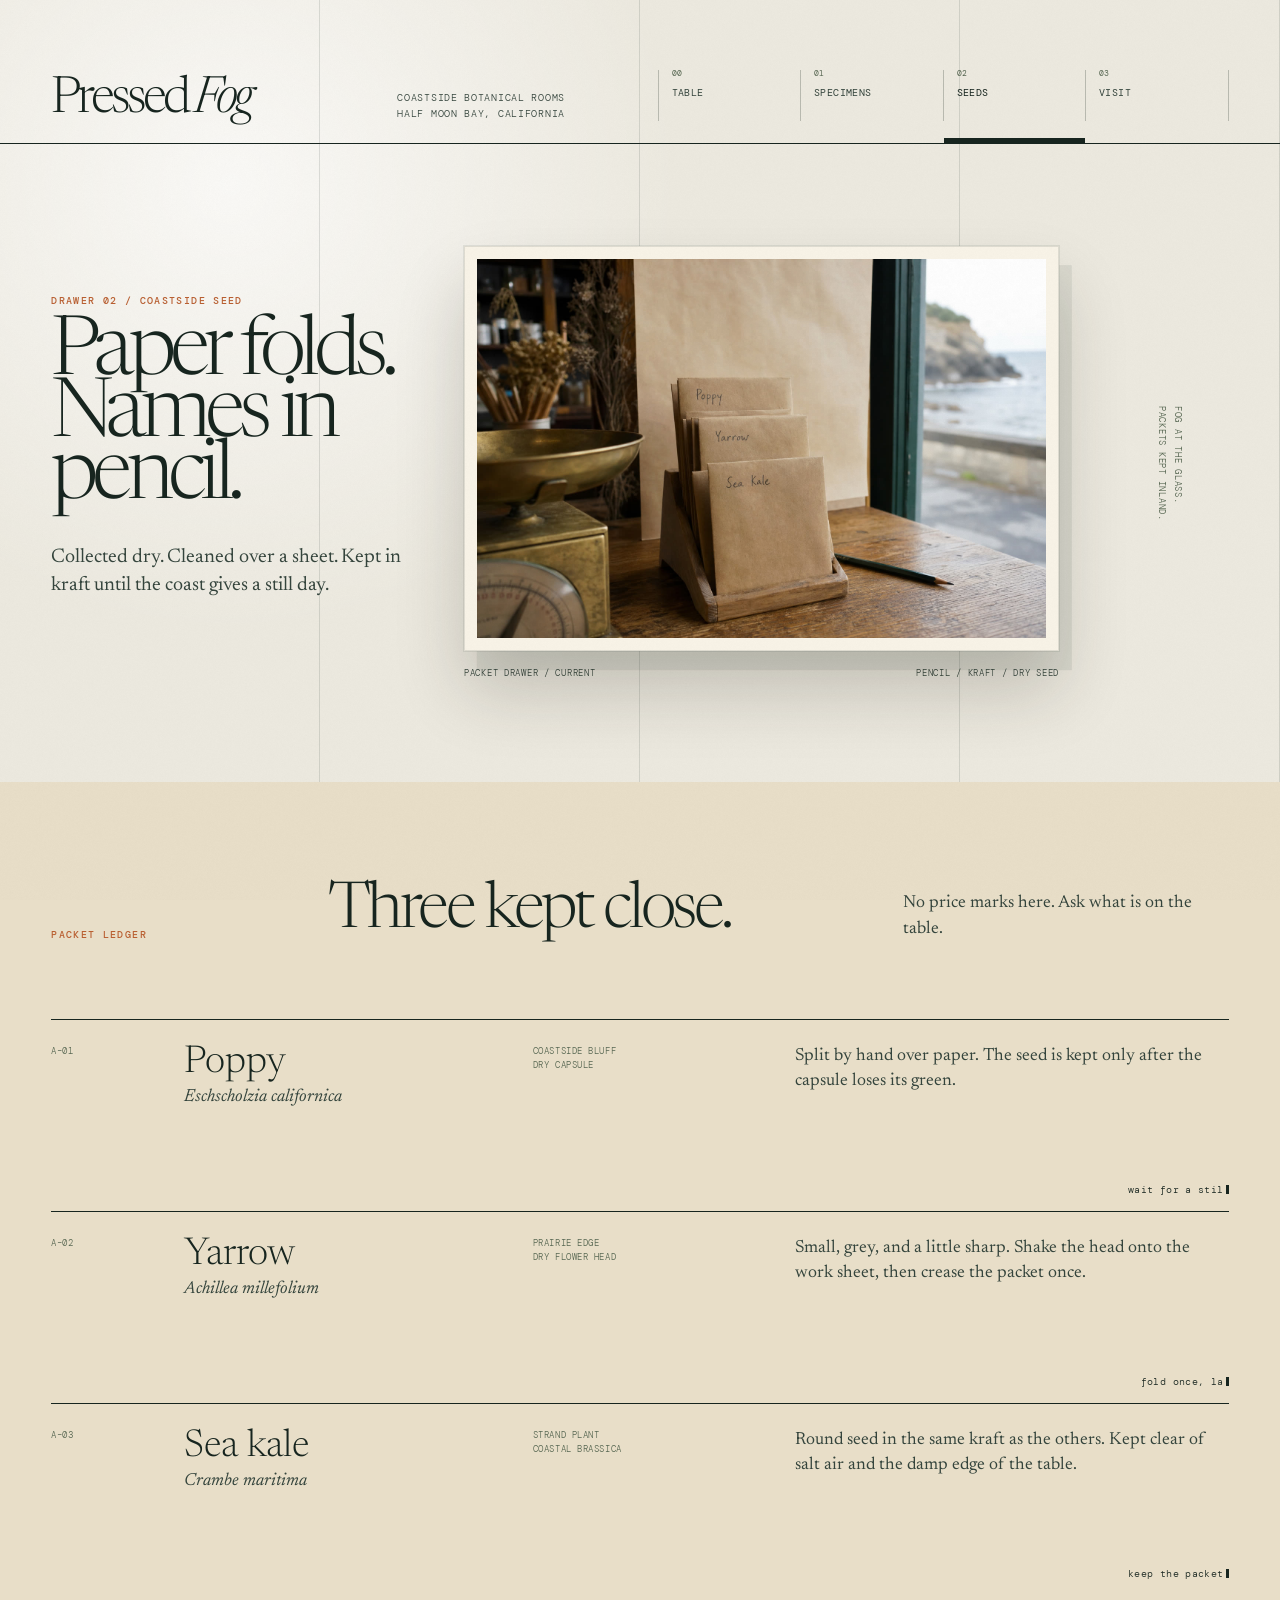
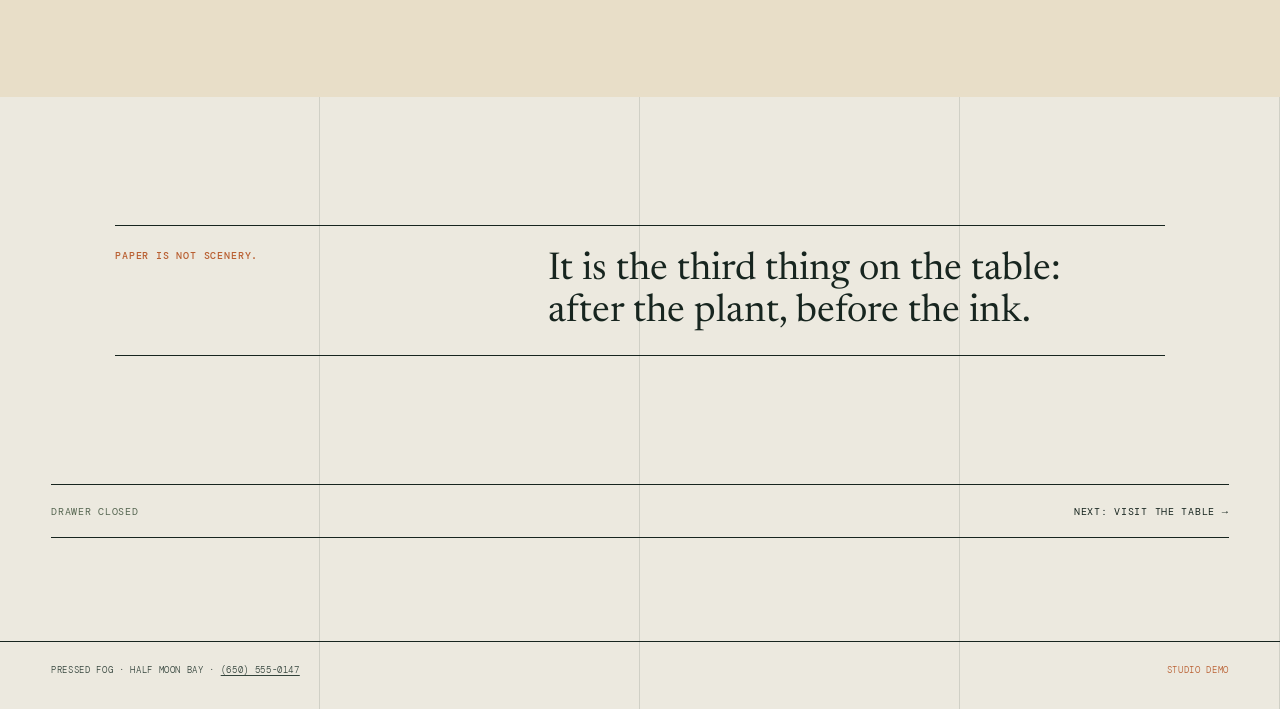
==== commit ab6562ab: "Add tactile tape and staged sheet motion Co-authored-by: Ashley  <ashleymarit@users.noreply.github.c" ====
--- a/seeds.html
+++ b/seeds.html
@@ -23,7 +23,7 @@
 <body class="seeds">
   <a class="skip-link" href="#main">Skip to the seed drawer</a>
   <header class="site-header">
-    <a class="wordmark" href="index.html" aria-label="Pressed Fog, home">
+    <a class="wordmark" href="index.html">
       <span>Pressed</span><span>Fog</span>
     </a>
     <p class="header-note">Coastside botanical rooms<br>Half Moon Bay, California</p>
@@ -44,7 +44,7 @@
       </header>
       <figure class="seed-photo press-object" data-press>
         <div class="photo-mat">
-          <img src="images/seed-packets.jpg" width="1024" height="683" alt="Three brown seed packets labeled Poppy, Yarrow, and Sea Kale in a wooden rack beside a brass scale and a coast-facing window">
+          <img src="images/seed-packets.jpg" width="1536" height="1024" alt="Three brown seed packets labeled Poppy, Yarrow, and Sea Kale in a wooden rack beside a brass scale and a coast-facing window">
         </div>
         <figcaption><span>Packet drawer / current</span><span>Pencil / kraft / dry seed</span></figcaption>
       </figure>
--- a/styles.css
+++ b/styles.css
@@ -316,26 +316,145 @@
   width: 100%;
 }
 
-.photo-corner {
+/* Hand-drawn translucent linen tape: three distinct tears, fibers, and wrinkles. */
+.tape-piece {
+  --tape-angle: 0deg;
+  --tape-delay: 820ms;
   position: absolute;
-  z-index: 2;
-  width: 2.6rem;
-  height: 2.6rem;
-  border-style: solid;
-  border-color: rgba(236, 225, 197, 0.9);
-  filter: drop-shadow(0 1px 1px rgba(32, 27, 20, 0.4));
-}
-
-.corner-a {
-  top: 0.2rem;
-  left: 0.2rem;
-  border-width: 0.5rem 0 0 0.5rem;
-}
-
-.corner-b {
-  right: 0.2rem;
-  bottom: 0.2rem;
-  border-width: 0 0.5rem 0.5rem 0;
+  z-index: 4;
+  display: block;
+  width: 7rem;
+  height: 2.15rem;
+  pointer-events: none;
+  background-repeat: no-repeat;
+  background-position: center;
+  background-size: 100% 100%;
+  filter:
+    drop-shadow(0 0.16rem 0.08rem rgba(51, 42, 26, 0.25))
+    drop-shadow(0 0.34rem 0.32rem rgba(51, 42, 26, 0.1));
+  mix-blend-mode: multiply;
+  opacity: 0.92;
+  transform: rotate(var(--tape-angle));
+  transform-origin: 12% 50%;
+  will-change: transform, filter, opacity;
+}
+
+.tape-piece::after {
+  content: "";
+  position: absolute;
+  inset: 20% 7% 15%;
+  background: linear-gradient(168deg, rgba(255, 255, 255, 0.28), transparent 32% 67%, rgba(92, 72, 42, 0.12));
+  border-radius: 50%;
+  opacity: 0.55;
+}
+
+.tape-01 {
+  background-image: url("images/tape-linen-01.svg");
+}
+
+.tape-02 {
+  background-image: url("images/tape-linen-02.svg");
+}
+
+.tape-03 {
+  background-image: url("images/tape-linen-03.svg");
+}
+
+.tape-home-a {
+  --tape-angle: -4.5deg;
+  --tape-delay: 760ms;
+  top: -0.72rem;
+  left: 8%;
+  width: 8.2rem;
+  height: 2.5rem;
+}
+
+.tape-home-b {
+  --tape-angle: 4deg;
+  --tape-delay: 980ms;
+  right: 7%;
+  bottom: -0.76rem;
+  width: 6.7rem;
+  height: 2.25rem;
+}
+
+.tape-home-c {
+  --tape-angle: 88deg;
+  --tape-delay: 1180ms;
+  top: 41%;
+  left: -2.75rem;
+  width: 6.2rem;
+  height: 2rem;
+  opacity: 0.82;
+}
+
+.tape-fern-a {
+  --tape-angle: -3.5deg;
+  --tape-delay: 720ms;
+  top: 0.3%;
+  left: 9%;
+  width: 6.9rem;
+}
+
+.tape-fern-b {
+  --tape-angle: 3.8deg;
+  --tape-delay: 980ms;
+  right: 12%;
+  bottom: 0.2%;
+  width: 5.8rem;
+}
+
+.tape-poppy-a {
+  --tape-angle: 5.5deg;
+  --tape-delay: 700ms;
+  top: 0.15%;
+  right: 7%;
+  width: 7.4rem;
+  height: 2.25rem;
+}
+
+.tape-poppy-b {
+  --tape-angle: 87deg;
+  --tape-delay: 1030ms;
+  top: 38%;
+  left: 0.15rem;
+  width: 5.4rem;
+  height: 1.9rem;
+  opacity: 0.84;
+}
+
+.tape-kelp-a {
+  --tape-angle: -1.5deg;
+  --tape-delay: 740ms;
+  top: 0.1%;
+  left: 35%;
+  width: 6.4rem;
+}
+
+.tape-kelp-b {
+  --tape-angle: 86deg;
+  --tape-delay: 1010ms;
+  right: 0.15rem;
+  bottom: 17%;
+  width: 5.5rem;
+  height: 1.9rem;
+}
+
+.tape-yarrow-a {
+  --tape-angle: 5deg;
+  --tape-delay: 730ms;
+  bottom: 0.2%;
+  left: 5%;
+  width: 7.1rem;
+}
+
+.tape-yarrow-b {
+  --tape-angle: -4deg;
+  --tape-delay: 970ms;
+  top: 0.25%;
+  right: 25%;
+  width: 5.6rem;
+  height: 2rem;
 }
 
 .hero-table figcaption,
@@ -846,13 +965,15 @@
 .visit-slip::before {
   content: "";
   position: absolute;
-  top: -0.45rem;
-  left: 23%;
-  width: 4.5rem;
-  height: 1.1rem;
-  background: rgba(209, 193, 157, 0.73);
-  box-shadow: 0 1px 1px rgba(39, 34, 24, 0.2);
-  transform: rotate(-5deg);
+  top: -0.9rem;
+  left: 20%;
+  width: 6rem;
+  height: 2rem;
+  background: url("images/tape-linen-02.svg") center / 100% 100% no-repeat;
+  filter: drop-shadow(0 0.18rem 0.12rem rgba(51, 42, 26, 0.22));
+  mix-blend-mode: multiply;
+  opacity: 0.88;
+  transform: rotate(-4deg);
 }
 
 .visit-detail {
@@ -978,7 +1099,7 @@
   color: var(--poppy);
 }
 
-/* Motion: sheets compress onto the table; annotations rise in gently. */
+/* Motion: paper lands first, adhesive follows, then ink and labels resolve. */
 [data-reveal] {
   opacity: 0;
   transform: translateY(1.3rem);
@@ -993,20 +1114,163 @@
 }
 
 .press-object {
-  opacity: 0;
-  transform: perspective(1400px) rotateX(5deg) translateY(-1rem);
-  transform-origin: center top;
-  filter: drop-shadow(0 2.2rem 1.4rem rgba(39, 34, 24, 0.24));
-  transition:
-    opacity 700ms ease,
-    transform 1500ms cubic-bezier(0.16, 0.75, 0.2, 1),
-    filter 1500ms ease;
-}
-
-.press-object.is-pressed {
+  --sheet-turn: -0.28deg;
+  --sheet-shift: -0.4rem;
   opacity: 1;
   transform: none;
-  filter: none;
+  transform-origin: center top;
+  backface-visibility: hidden;
+}
+
+.js .press-object:not(.is-pressed) {
+  transform:
+    perspective(1400px)
+    translate3d(var(--sheet-shift), -1.7rem, 0)
+    rotateX(7deg)
+    rotateZ(var(--sheet-turn))
+    scale(1.012);
+  filter:
+    drop-shadow(0 2.6rem 1.35rem rgba(39, 34, 24, 0.27))
+    saturate(0.91);
+}
+
+.js .press-object.is-pressed {
+  animation: sheet-settle 1450ms cubic-bezier(0.2, 0.72, 0.18, 1) both;
+}
+
+#fern .press-object {
+  --sheet-turn: 0.55deg;
+  --sheet-shift: -0.6rem;
+}
+
+#poppy .press-object {
+  --sheet-turn: -0.62deg;
+  --sheet-shift: 0.45rem;
+}
+
+#kelp .press-object {
+  --sheet-turn: 0.38deg;
+  --sheet-shift: -0.3rem;
+}
+
+#yarrow .press-object {
+  --sheet-turn: -0.42deg;
+  --sheet-shift: 0.55rem;
+}
+
+@keyframes sheet-settle {
+  0% {
+    transform:
+      perspective(1400px)
+      translate3d(var(--sheet-shift), -1.7rem, 0)
+      rotateX(7deg)
+      rotateZ(var(--sheet-turn))
+      scale(1.012);
+    filter:
+      drop-shadow(0 2.6rem 1.35rem rgba(39, 34, 24, 0.27))
+      saturate(0.91);
+  }
+  46% {
+    transform:
+      perspective(1400px)
+      translate3d(0, 0.16rem, 0)
+      rotateX(-0.8deg)
+      rotateZ(0deg)
+      scale(0.998);
+    filter:
+      drop-shadow(0 0.45rem 0.45rem rgba(39, 34, 24, 0.17))
+      saturate(0.98);
+  }
+  64% {
+    transform:
+      perspective(1400px)
+      translate3d(0, -0.08rem, 0)
+      rotateX(0.35deg)
+      rotateZ(0deg)
+      scale(1.001);
+    filter: drop-shadow(0 0.8rem 0.7rem rgba(39, 34, 24, 0.14));
+  }
+  80% {
+    transform:
+      perspective(1400px)
+      translate3d(0, 0.03rem, 0)
+      rotateX(-0.12deg)
+      rotateZ(0deg)
+      scale(0.9997);
+    filter: drop-shadow(0 0.55rem 0.5rem rgba(39, 34, 24, 0.13));
+  }
+  100% {
+    transform: none;
+    filter: none;
+  }
+}
+
+.js .press-object:not(.is-pressed) .tape-piece {
+  opacity: 0;
+  transform:
+    translate3d(-0.25rem, -0.55rem, 0)
+    rotate(calc(var(--tape-angle) - 4deg))
+    rotateX(42deg)
+    scaleX(0.74)
+    scaleY(0.76);
+  filter: drop-shadow(0 0.75rem 0.35rem rgba(51, 42, 26, 0.28));
+}
+
+.js .press-object.is-pressed .tape-piece {
+  animation: tape-stick 680ms cubic-bezier(0.16, 0.78, 0.22, 1) var(--tape-delay) both;
+}
+
+@keyframes tape-stick {
+  0% {
+    opacity: 0;
+    transform:
+      translate3d(-0.25rem, -0.55rem, 0)
+      rotate(calc(var(--tape-angle) - 4deg))
+      rotateX(42deg)
+      scaleX(0.74)
+      scaleY(0.76);
+    filter: drop-shadow(0 0.75rem 0.35rem rgba(51, 42, 26, 0.28));
+  }
+  28% {
+    opacity: 0.82;
+    transform:
+      translate3d(-0.08rem, -0.25rem, 0)
+      rotate(calc(var(--tape-angle) + 1.5deg))
+      rotateX(19deg)
+      scaleX(0.9)
+      scaleY(0.86);
+    filter: drop-shadow(0 0.45rem 0.22rem rgba(51, 42, 26, 0.24));
+  }
+  68% {
+    opacity: 0.94;
+    transform:
+      translate3d(0, 0.05rem, 0)
+      rotate(var(--tape-angle))
+      rotateX(-2deg)
+      scaleX(1.015)
+      scaleY(0.96);
+    filter:
+      drop-shadow(0 0.1rem 0.04rem rgba(51, 42, 26, 0.28))
+      drop-shadow(0 0.25rem 0.16rem rgba(51, 42, 26, 0.1));
+  }
+  100% {
+    opacity: 0.92;
+    transform: rotate(var(--tape-angle));
+    filter:
+      drop-shadow(0 0.16rem 0.08rem rgba(51, 42, 26, 0.25))
+      drop-shadow(0 0.34rem 0.32rem rgba(51, 42, 26, 0.1));
+  }
+}
+
+.specimen-sheet .sheet-notes[data-reveal] {
+  opacity: 1;
+  clip-path: inset(0 0 100% 0);
+  transform: none;
+  transition: clip-path 1100ms cubic-bezier(0.16, 0.7, 0.22, 1) 550ms;
+}
+
+.specimen-sheet .sheet-notes[data-reveal].is-visible {
+  clip-path: inset(0);
 }
 
 @media (max-width: 1100px) {
@@ -1278,16 +1542,35 @@
   *::before,
   *::after {
     scroll-behavior: auto !important;
+    animation-delay: 0s !important;
     animation-duration: 0.01ms !important;
     animation-iteration-count: 1 !important;
     transition-duration: 0.01ms !important;
   }
 
   [data-reveal],
-  .press-object {
-    opacity: 1;
-    transform: none;
-    filter: none;
+  .js .press-object,
+  .js .press-object:not(.is-pressed),
+  .js .press-object.is-pressed {
+    opacity: 1 !important;
+    transform: none !important;
+    filter: none !important;
+    animation: none !important;
+  }
+
+  .specimen-sheet .sheet-notes[data-reveal] {
+    clip-path: inset(0);
+  }
+
+  .js .press-object .tape-piece,
+  .js .press-object:not(.is-pressed) .tape-piece,
+  .js .press-object.is-pressed .tape-piece {
+    opacity: 0.92;
+    transform: rotate(var(--tape-angle));
+    filter:
+      drop-shadow(0 0.16rem 0.08rem rgba(51, 42, 26, 0.25))
+      drop-shadow(0 0.34rem 0.32rem rgba(51, 42, 26, 0.1));
+    animation: none !important;
   }
 
   .ink-stem path {
